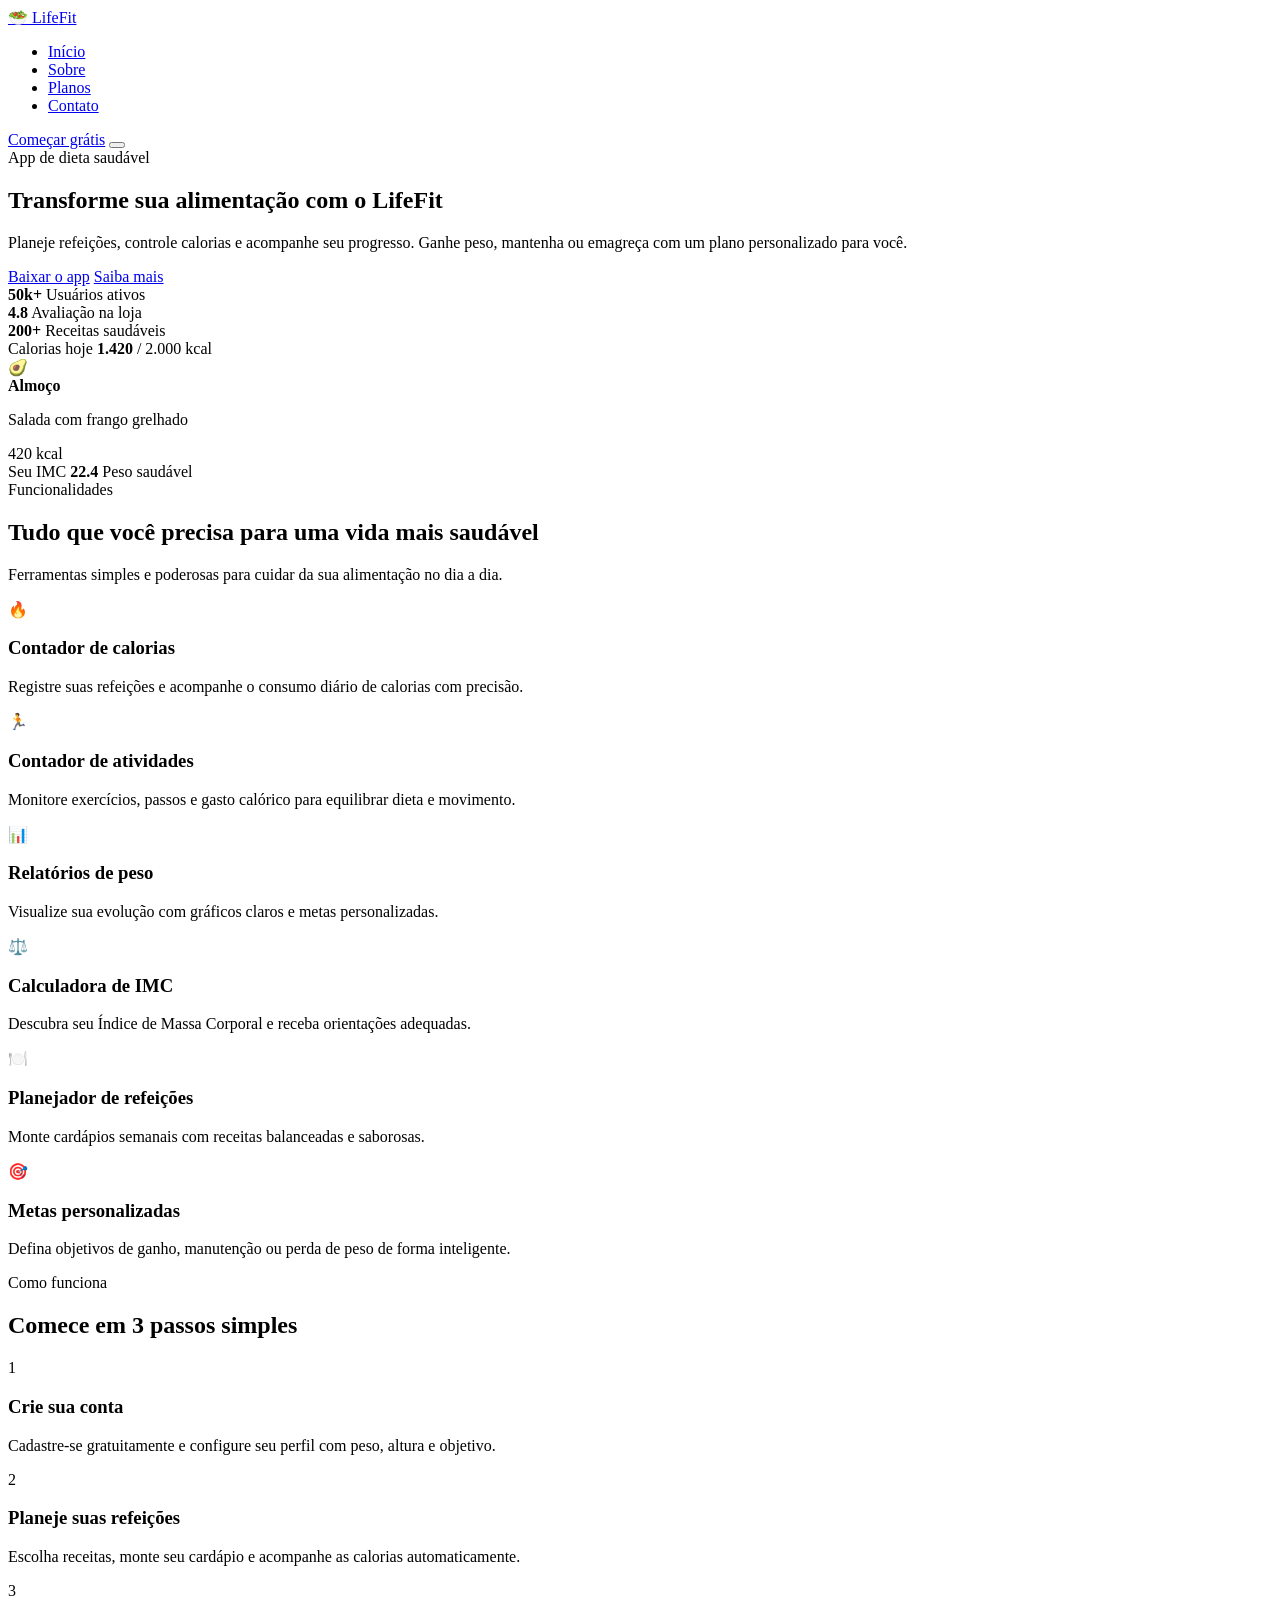
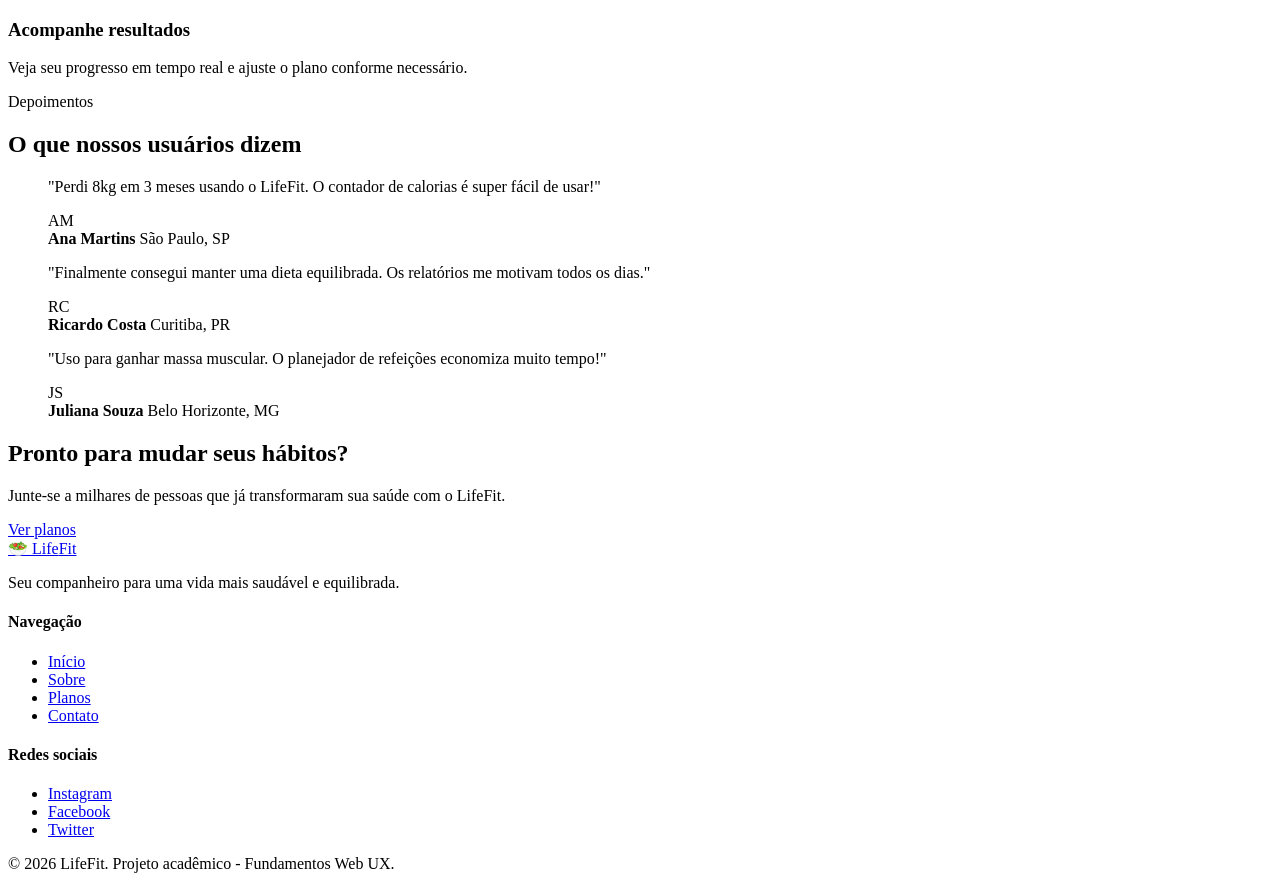
==== index.html @ 34f350f0 "feat: adiciona paginas HTML do site LifeFit" ====
<!DOCTYPE html>
<html lang="pt-BR">
<head>
  <meta charset="UTF-8">
  <meta name="viewport" content="width=device-width, initial-scale=1.0">
  <meta name="description" content="LifeFit - Planejador de dieta saudável. Controle calorias, acompanhe atividades e alcance seus objetivos.">
  <title>LifeFit | Sua saúde em primeiro lugar</title>
  <link rel="preconnect" href="https://fonts.googleapis.com">
  <link rel="preconnect" href="https://fonts.gstatic.com" crossorigin>
  <link href="https://fonts.googleapis.com/css2?family=Inter:wght@400;500;600;700&family=Poppins:wght@600;700&display=swap" rel="stylesheet">
  <link rel="stylesheet" href="css/reset.css">
  <link rel="stylesheet" href="css/variables.css">
  <link rel="stylesheet" href="css/style.css">
  <link rel="stylesheet" href="css/responsive.css">
</head>
<body>

  <!-- Cabeçalho -->
  <header class="header" id="header">
    <div class="container header__container">
      <a href="index.html" class="logo">
        <span class="logo__icon">🥗</span>
        <span class="logo__text">Life<span class="logo__highlight">Fit</span></span>
      </a>

      <nav class="nav" id="nav">
        <ul class="nav__list">
          <li><a href="index.html" class="nav__link nav__link--active">Início</a></li>
          <li><a href="pages/sobre.html" class="nav__link">Sobre</a></li>
          <li><a href="pages/planos.html" class="nav__link">Planos</a></li>
          <li><a href="pages/contato.html" class="nav__link">Contato</a></li>
        </ul>
      </nav>

      <a href="pages/planos.html" class="btn btn--primary header__cta">Começar grátis</a>

      <button class="menu-toggle" id="menuToggle" aria-label="Abrir menu" aria-expanded="false">
        <span class="menu-toggle__bar"></span>
        <span class="menu-toggle__bar"></span>
        <span class="menu-toggle__bar"></span>
      </button>
    </div>
  </header>

  <main>
    <!-- Hero -->
    <section class="hero">
      <div class="container hero__container">
        <div class="hero__content">
          <span class="badge">App de dieta saudável</span>
          <h1 class="hero__title">Transforme sua alimentação com o <span class="text-gradient">LifeFit</span></h1>
          <p class="hero__text">
            Planeje refeições, controle calorias e acompanhe seu progresso.
            Ganhe peso, mantenha ou emagreça com um plano personalizado para você.
          </p>
          <div class="hero__actions">
            <a href="pages/planos.html" class="btn btn--primary btn--lg">Baixar o app</a>
            <a href="pages/sobre.html" class="btn btn--outline btn--lg">Saiba mais</a>
          </div>
          <div class="hero__stats">
            <div class="stat">
              <strong class="stat__number">50k+</strong>
              <span class="stat__label">Usuários ativos</span>
            </div>
            <div class="stat">
              <strong class="stat__number">4.8</strong>
              <span class="stat__label">Avaliação na loja</span>
            </div>
            <div class="stat">
              <strong class="stat__number">200+</strong>
              <span class="stat__label">Receitas saudáveis</span>
            </div>
          </div>
        </div>
        <div class="hero__image">
          <div class="phone-mockup">
            <div class="phone-mockup__screen">
              <div class="mockup-card mockup-card--calories">
                <span class="mockup-card__label">Calorias hoje</span>
                <strong class="mockup-card__value">1.420</strong>
                <span class="mockup-card__goal">/ 2.000 kcal</span>
                <div class="progress-bar">
                  <div class="progress-bar__fill" style="width: 71%"></div>
                </div>
              </div>
              <div class="mockup-card mockup-card--meal">
                <span class="mockup-card__emoji">🥑</span>
                <div>
                  <strong>Almoço</strong>
                  <p>Salada com frango grelhado</p>
                </div>
                <span class="mockup-card__kcal">420 kcal</span>
              </div>
              <div class="mockup-card mockup-card--bmi">
                <span class="mockup-card__label">Seu IMC</span>
                <strong class="mockup-card__value">22.4</strong>
                <span class="mockup-card__status">Peso saudável</span>
              </div>
            </div>
          </div>
        </div>
      </div>
    </section>

    <!-- Funcionalidades -->
    <section class="features section" id="funcionalidades">
      <div class="container">
        <div class="section__header">
          <span class="badge">Funcionalidades</span>
          <h2 class="section__title">Tudo que você precisa para uma vida mais saudável</h2>
          <p class="section__text">Ferramentas simples e poderosas para cuidar da sua alimentação no dia a dia.</p>
        </div>
        <div class="features__grid">
          <article class="feature-card">
            <div class="feature-card__icon">🔥</div>
            <h3 class="feature-card__title">Contador de calorias</h3>
            <p class="feature-card__text">Registre suas refeições e acompanhe o consumo diário de calorias com precisão.</p>
          </article>
          <article class="feature-card">
            <div class="feature-card__icon">🏃</div>
            <h3 class="feature-card__title">Contador de atividades</h3>
            <p class="feature-card__text">Monitore exercícios, passos e gasto calórico para equilibrar dieta e movimento.</p>
          </article>
          <article class="feature-card">
            <div class="feature-card__icon">📊</div>
            <h3 class="feature-card__title">Relatórios de peso</h3>
            <p class="feature-card__text">Visualize sua evolução com gráficos claros e metas personalizadas.</p>
          </article>
          <article class="feature-card">
            <div class="feature-card__icon">⚖️</div>
            <h3 class="feature-card__title">Calculadora de IMC</h3>
            <p class="feature-card__text">Descubra seu Índice de Massa Corporal e receba orientações adequadas.</p>
          </article>
          <article class="feature-card">
            <div class="feature-card__icon">🍽️</div>
            <h3 class="feature-card__title">Planejador de refeições</h3>
            <p class="feature-card__text">Monte cardápios semanais com receitas balanceadas e saborosas.</p>
          </article>
          <article class="feature-card">
            <div class="feature-card__icon">🎯</div>
            <h3 class="feature-card__title">Metas personalizadas</h3>
            <p class="feature-card__text">Defina objetivos de ganho, manutenção ou perda de peso de forma inteligente.</p>
          </article>
        </div>
      </div>
    </section>

    <!-- Como funciona -->
    <section class="how-it-works section section--gray">
      <div class="container">
        <div class="section__header">
          <span class="badge">Como funciona</span>
          <h2 class="section__title">Comece em 3 passos simples</h2>
        </div>
        <div class="steps">
          <div class="step">
            <div class="step__number">1</div>
            <h3 class="step__title">Crie sua conta</h3>
            <p class="step__text">Cadastre-se gratuitamente e configure seu perfil com peso, altura e objetivo.</p>
          </div>
          <div class="step">
            <div class="step__number">2</div>
            <h3 class="step__title">Planeje suas refeições</h3>
            <p class="step__text">Escolha receitas, monte seu cardápio e acompanhe as calorias automaticamente.</p>
          </div>
          <div class="step">
            <div class="step__number">3</div>
            <h3 class="step__title">Acompanhe resultados</h3>
            <p class="step__text">Veja seu progresso em tempo real e ajuste o plano conforme necessário.</p>
          </div>
        </div>
      </div>
    </section>

    <!-- Depoimentos -->
    <section class="testimonials section">
      <div class="container">
        <div class="section__header">
          <span class="badge">Depoimentos</span>
          <h2 class="section__title">O que nossos usuários dizem</h2>
        </div>
        <div class="testimonials__grid">
          <blockquote class="testimonial-card">
            <p class="testimonial-card__text">"Perdi 8kg em 3 meses usando o LifeFit. O contador de calorias é super fácil de usar!"</p>
            <footer class="testimonial-card__author">
              <div class="testimonial-card__avatar">AM</div>
              <div>
                <strong>Ana Martins</strong>
                <span>São Paulo, SP</span>
              </div>
            </footer>
          </blockquote>
          <blockquote class="testimonial-card">
            <p class="testimonial-card__text">"Finalmente consegui manter uma dieta equilibrada. Os relatórios me motivam todos os dias."</p>
            <footer class="testimonial-card__author">
              <div class="testimonial-card__avatar">RC</div>
              <div>
                <strong>Ricardo Costa</strong>
                <span>Curitiba, PR</span>
              </div>
            </footer>
          </blockquote>
          <blockquote class="testimonial-card">
            <p class="testimonial-card__text">"Uso para ganhar massa muscular. O planejador de refeições economiza muito tempo!"</p>
            <footer class="testimonial-card__author">
              <div class="testimonial-card__avatar">JS</div>
              <div>
                <strong>Juliana Souza</strong>
                <span>Belo Horizonte, MG</span>
              </div>
            </footer>
          </blockquote>
        </div>
      </div>
    </section>

    <!-- CTA final -->
    <section class="cta-banner">
      <div class="container cta-banner__container">
        <h2 class="cta-banner__title">Pronto para mudar seus hábitos?</h2>
        <p class="cta-banner__text">Junte-se a milhares de pessoas que já transformaram sua saúde com o LifeFit.</p>
        <a href="pages/planos.html" class="btn btn--white btn--lg">Ver planos</a>
      </div>
    </section>
  </main>

  <!-- Rodapé -->
  <footer class="footer">
    <div class="container footer__container">
      <div class="footer__brand">
        <a href="index.html" class="logo">
          <span class="logo__icon">🥗</span>
          <span class="logo__text">Life<span class="logo__highlight">Fit</span></span>
        </a>
        <p class="footer__desc">Seu companheiro para uma vida mais saudável e equilibrada.</p>
      </div>
      <div class="footer__links">
        <h4>Navegação</h4>
        <ul>
          <li><a href="index.html">Início</a></li>
          <li><a href="pages/sobre.html">Sobre</a></li>
          <li><a href="pages/planos.html">Planos</a></li>
          <li><a href="pages/contato.html">Contato</a></li>
        </ul>
      </div>
      <div class="footer__links">
        <h4>Redes sociais</h4>
        <ul>
          <li><a href="#" aria-label="Instagram">Instagram</a></li>
          <li><a href="#" aria-label="Facebook">Facebook</a></li>
          <li><a href="#" aria-label="Twitter">Twitter</a></li>
        </ul>
      </div>
    </div>
    <div class="footer__bottom">
      <div class="container">
        <p>&copy; 2026 LifeFit. Projeto acadêmico - Fundamentos Web UX.</p>
      </div>
    </div>
  </footer>

  <script src="js/main.js"></script>
</body>
</html>
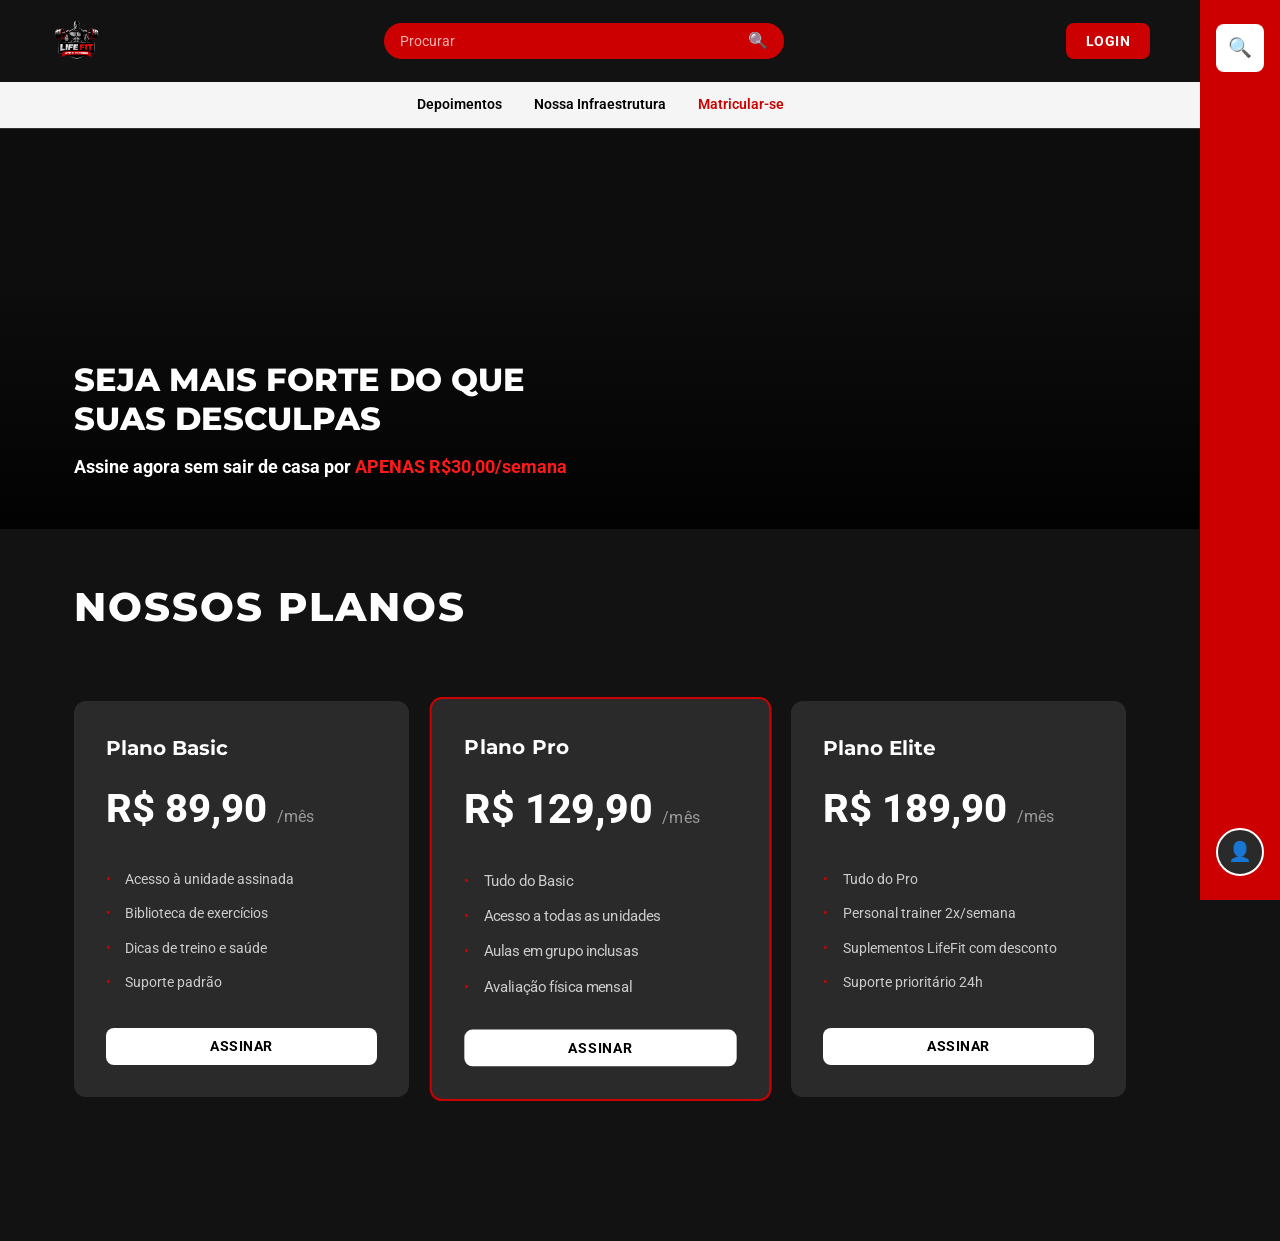
==== commit d3564101: "feat: refatora site LifeFit conforme Figma da academia" ====
--- a/index.html
+++ b/index.html
@@ -3,261 +3,126 @@
 <head>
   <meta charset="UTF-8">
   <meta name="viewport" content="width=device-width, initial-scale=1.0">
-  <meta name="description" content="LifeFit - Planejador de dieta saudável. Controle calorias, acompanhe atividades e alcance seus objetivos.">
-  <title>LifeFit | Sua saúde em primeiro lugar</title>
+  <meta name="description" content="LifeFit Gym & Training - Academia com planos Basic, Pro e Elite.">
+  <title>LifeFit | Gym & Training</title>
   <link rel="preconnect" href="https://fonts.googleapis.com">
   <link rel="preconnect" href="https://fonts.gstatic.com" crossorigin>
-  <link href="https://fonts.googleapis.com/css2?family=Inter:wght@400;500;600;700&family=Poppins:wght@600;700&display=swap" rel="stylesheet">
+  <link href="https://fonts.googleapis.com/css2?family=Montserrat:wght@600;700;800&family=Roboto:wght@400;500;700&display=swap" rel="stylesheet">
   <link rel="stylesheet" href="css/reset.css">
   <link rel="stylesheet" href="css/variables.css">
   <link rel="stylesheet" href="css/style.css">
   <link rel="stylesheet" href="css/responsive.css">
 </head>
-<body>
+<body class="has-bottom-nav">
 
-  <!-- Cabeçalho -->
-  <header class="header" id="header">
-    <div class="container header__container">
-      <a href="index.html" class="logo">
-        <span class="logo__icon">🥗</span>
-        <span class="logo__text">Life<span class="logo__highlight">Fit</span></span>
-      </a>
+  <div class="app-layout">
+    <div class="app-main">
 
-      <nav class="nav" id="nav">
-        <ul class="nav__list">
-          <li><a href="index.html" class="nav__link nav__link--active">Início</a></li>
-          <li><a href="pages/sobre.html" class="nav__link">Sobre</a></li>
-          <li><a href="pages/planos.html" class="nav__link">Planos</a></li>
-          <li><a href="pages/contato.html" class="nav__link">Contato</a></li>
+      <!-- Header -->
+      <header class="header">
+        <div class="header__top">
+          <a href="index.html" class="logo">
+            <img src="assets/images/logo.png" alt="LifeFit Gym & Training">
+          </a>
+          <div class="header__search">
+            <input type="search" placeholder="Procurar">
+            <span class="header__search-icon">🔍</span>
+          </div>
+          <a href="pages/login.html" class="btn btn--red">Login</a>
+          <button class="menu-toggle" id="menuToggle" aria-label="Abrir menu">
+            <span class="menu-toggle__bar"></span>
+            <span class="menu-toggle__bar"></span>
+            <span class="menu-toggle__bar"></span>
+          </button>
+        </div>
+        <nav class="subnav" id="subnav">
+          <a href="pages/depoimentos.html" class="subnav__link">Depoimentos</a>
+          <a href="pages/infraestrutura.html" class="subnav__link">Nossa Infraestrutura</a>
+          <a href="pages/planos.html" class="subnav__link subnav__link--active">Matricular-se</a>
+        </nav>
+      </header>
+
+      <main>
+        <!-- Hero -->
+        <section class="hero">
+          <div class="hero__content">
+            <h1 class="hero__title">Seja mais forte do que suas desculpas</h1>
+            <p class="hero__cta">Assine agora sem sair de casa por <strong>APENAS R$30,00/semana</strong></p>
+          </div>
+        </section>
+
+        <!-- Planos na home -->
+        <section class="page-section container">
+          <h2 class="page-title">Nossos Planos</h2>
+          <div class="plans-grid">
+            <article class="plan-card">
+              <h3 class="plan-card__name">Plano Basic</h3>
+              <p class="plan-card__price">R$ 89,90 <span>/mês</span></p>
+              <ul class="plan-card__features">
+                <li>Acesso à unidade assinada</li>
+                <li>Biblioteca de exercícios</li>
+                <li>Dicas de treino e saúde</li>
+                <li>Suporte padrão</li>
+              </ul>
+              <a href="pages/planos.html#basic" class="btn btn--white btn--block">Assinar</a>
+            </article>
+            <article class="plan-card plan-card--featured">
+              <h3 class="plan-card__name">Plano Pro</h3>
+              <p class="plan-card__price">R$ 129,90 <span>/mês</span></p>
+              <ul class="plan-card__features">
+                <li>Tudo do Basic</li>
+                <li>Acesso a todas as unidades</li>
+                <li>Aulas em grupo inclusas</li>
+                <li>Avaliação física mensal</li>
+              </ul>
+              <a href="pages/planos.html#pro" class="btn btn--white btn--block">Assinar</a>
+            </article>
+            <article class="plan-card">
+              <h3 class="plan-card__name">Plano Elite</h3>
+              <p class="plan-card__price">R$ 189,90 <span>/mês</span></p>
+              <ul class="plan-card__features">
+                <li>Tudo do Pro</li>
+                <li>Personal trainer 2x/semana</li>
+                <li>Suplementos LifeFit com desconto</li>
+                <li>Suporte prioritário 24h</li>
+              </ul>
+              <a href="pages/planos.html#elite" class="btn btn--white btn--block">Assinar</a>
+            </article>
+          </div>
+        </section>
+      </main>
+
+      <!-- Bottom Nav (mobile) -->
+      <nav class="bottom-nav" aria-label="Navegação principal">
+        <ul class="bottom-nav__list">
+          <li>
+            <a href="pages/perfil.html" class="bottom-nav__link">
+              <span class="bottom-nav__icon">👤</span>
+              Perfil
+            </a>
+          </li>
+          <li>
+            <a href="index.html" class="bottom-nav__link bottom-nav__link--active">
+              <span class="bottom-nav__icon">🏠</span>
+              Início
+            </a>
+          </li>
+          <li>
+            <a href="pages/configuracoes.html" class="bottom-nav__link">
+              <span class="bottom-nav__icon">⚙️</span>
+              Config
+            </a>
+          </li>
         </ul>
       </nav>
+    </div>
 
-      <a href="pages/planos.html" class="btn btn--primary header__cta">Começar grátis</a>
-
-      <button class="menu-toggle" id="menuToggle" aria-label="Abrir menu" aria-expanded="false">
-        <span class="menu-toggle__bar"></span>
-        <span class="menu-toggle__bar"></span>
-        <span class="menu-toggle__bar"></span>
-      </button>
-    </div>
-  </header>
-
-  <main>
-    <!-- Hero -->
-    <section class="hero">
-      <div class="container hero__container">
-        <div class="hero__content">
-          <span class="badge">App de dieta saudável</span>
-          <h1 class="hero__title">Transforme sua alimentação com o <span class="text-gradient">LifeFit</span></h1>
-          <p class="hero__text">
-            Planeje refeições, controle calorias e acompanhe seu progresso.
-            Ganhe peso, mantenha ou emagreça com um plano personalizado para você.
-          </p>
-          <div class="hero__actions">
-            <a href="pages/planos.html" class="btn btn--primary btn--lg">Baixar o app</a>
-            <a href="pages/sobre.html" class="btn btn--outline btn--lg">Saiba mais</a>
-          </div>
-          <div class="hero__stats">
-            <div class="stat">
-              <strong class="stat__number">50k+</strong>
-              <span class="stat__label">Usuários ativos</span>
-            </div>
-            <div class="stat">
-              <strong class="stat__number">4.8</strong>
-              <span class="stat__label">Avaliação na loja</span>
-            </div>
-            <div class="stat">
-              <strong class="stat__number">200+</strong>
-              <span class="stat__label">Receitas saudáveis</span>
-            </div>
-          </div>
-        </div>
-        <div class="hero__image">
-          <div class="phone-mockup">
-            <div class="phone-mockup__screen">
-              <div class="mockup-card mockup-card--calories">
-                <span class="mockup-card__label">Calorias hoje</span>
-                <strong class="mockup-card__value">1.420</strong>
-                <span class="mockup-card__goal">/ 2.000 kcal</span>
-                <div class="progress-bar">
-                  <div class="progress-bar__fill" style="width: 71%"></div>
-                </div>
-              </div>
-              <div class="mockup-card mockup-card--meal">
-                <span class="mockup-card__emoji">🥑</span>
-                <div>
-                  <strong>Almoço</strong>
-                  <p>Salada com frango grelhado</p>
-                </div>
-                <span class="mockup-card__kcal">420 kcal</span>
-              </div>
-              <div class="mockup-card mockup-card--bmi">
-                <span class="mockup-card__label">Seu IMC</span>
-                <strong class="mockup-card__value">22.4</strong>
-                <span class="mockup-card__status">Peso saudável</span>
-              </div>
-            </div>
-          </div>
-        </div>
-      </div>
-    </section>
-
-    <!-- Funcionalidades -->
-    <section class="features section" id="funcionalidades">
-      <div class="container">
-        <div class="section__header">
-          <span class="badge">Funcionalidades</span>
-          <h2 class="section__title">Tudo que você precisa para uma vida mais saudável</h2>
-          <p class="section__text">Ferramentas simples e poderosas para cuidar da sua alimentação no dia a dia.</p>
-        </div>
-        <div class="features__grid">
-          <article class="feature-card">
-            <div class="feature-card__icon">🔥</div>
-            <h3 class="feature-card__title">Contador de calorias</h3>
-            <p class="feature-card__text">Registre suas refeições e acompanhe o consumo diário de calorias com precisão.</p>
-          </article>
-          <article class="feature-card">
-            <div class="feature-card__icon">🏃</div>
-            <h3 class="feature-card__title">Contador de atividades</h3>
-            <p class="feature-card__text">Monitore exercícios, passos e gasto calórico para equilibrar dieta e movimento.</p>
-          </article>
-          <article class="feature-card">
-            <div class="feature-card__icon">📊</div>
-            <h3 class="feature-card__title">Relatórios de peso</h3>
-            <p class="feature-card__text">Visualize sua evolução com gráficos claros e metas personalizadas.</p>
-          </article>
-          <article class="feature-card">
-            <div class="feature-card__icon">⚖️</div>
-            <h3 class="feature-card__title">Calculadora de IMC</h3>
-            <p class="feature-card__text">Descubra seu Índice de Massa Corporal e receba orientações adequadas.</p>
-          </article>
-          <article class="feature-card">
-            <div class="feature-card__icon">🍽️</div>
-            <h3 class="feature-card__title">Planejador de refeições</h3>
-            <p class="feature-card__text">Monte cardápios semanais com receitas balanceadas e saborosas.</p>
-          </article>
-          <article class="feature-card">
-            <div class="feature-card__icon">🎯</div>
-            <h3 class="feature-card__title">Metas personalizadas</h3>
-            <p class="feature-card__text">Defina objetivos de ganho, manutenção ou perda de peso de forma inteligente.</p>
-          </article>
-        </div>
-      </div>
-    </section>
-
-    <!-- Como funciona -->
-    <section class="how-it-works section section--gray">
-      <div class="container">
-        <div class="section__header">
-          <span class="badge">Como funciona</span>
-          <h2 class="section__title">Comece em 3 passos simples</h2>
-        </div>
-        <div class="steps">
-          <div class="step">
-            <div class="step__number">1</div>
-            <h3 class="step__title">Crie sua conta</h3>
-            <p class="step__text">Cadastre-se gratuitamente e configure seu perfil com peso, altura e objetivo.</p>
-          </div>
-          <div class="step">
-            <div class="step__number">2</div>
-            <h3 class="step__title">Planeje suas refeições</h3>
-            <p class="step__text">Escolha receitas, monte seu cardápio e acompanhe as calorias automaticamente.</p>
-          </div>
-          <div class="step">
-            <div class="step__number">3</div>
-            <h3 class="step__title">Acompanhe resultados</h3>
-            <p class="step__text">Veja seu progresso em tempo real e ajuste o plano conforme necessário.</p>
-          </div>
-        </div>
-      </div>
-    </section>
-
-    <!-- Depoimentos -->
-    <section class="testimonials section">
-      <div class="container">
-        <div class="section__header">
-          <span class="badge">Depoimentos</span>
-          <h2 class="section__title">O que nossos usuários dizem</h2>
-        </div>
-        <div class="testimonials__grid">
-          <blockquote class="testimonial-card">
-            <p class="testimonial-card__text">"Perdi 8kg em 3 meses usando o LifeFit. O contador de calorias é super fácil de usar!"</p>
-            <footer class="testimonial-card__author">
-              <div class="testimonial-card__avatar">AM</div>
-              <div>
-                <strong>Ana Martins</strong>
-                <span>São Paulo, SP</span>
-              </div>
-            </footer>
-          </blockquote>
-          <blockquote class="testimonial-card">
-            <p class="testimonial-card__text">"Finalmente consegui manter uma dieta equilibrada. Os relatórios me motivam todos os dias."</p>
-            <footer class="testimonial-card__author">
-              <div class="testimonial-card__avatar">RC</div>
-              <div>
-                <strong>Ricardo Costa</strong>
-                <span>Curitiba, PR</span>
-              </div>
-            </footer>
-          </blockquote>
-          <blockquote class="testimonial-card">
-            <p class="testimonial-card__text">"Uso para ganhar massa muscular. O planejador de refeições economiza muito tempo!"</p>
-            <footer class="testimonial-card__author">
-              <div class="testimonial-card__avatar">JS</div>
-              <div>
-                <strong>Juliana Souza</strong>
-                <span>Belo Horizonte, MG</span>
-              </div>
-            </footer>
-          </blockquote>
-        </div>
-      </div>
-    </section>
-
-    <!-- CTA final -->
-    <section class="cta-banner">
-      <div class="container cta-banner__container">
-        <h2 class="cta-banner__title">Pronto para mudar seus hábitos?</h2>
-        <p class="cta-banner__text">Junte-se a milhares de pessoas que já transformaram sua saúde com o LifeFit.</p>
-        <a href="pages/planos.html" class="btn btn--white btn--lg">Ver planos</a>
-      </div>
-    </section>
-  </main>
-
-  <!-- Rodapé -->
-  <footer class="footer">
-    <div class="container footer__container">
-      <div class="footer__brand">
-        <a href="index.html" class="logo">
-          <span class="logo__icon">🥗</span>
-          <span class="logo__text">Life<span class="logo__highlight">Fit</span></span>
-        </a>
-        <p class="footer__desc">Seu companheiro para uma vida mais saudável e equilibrada.</p>
-      </div>
-      <div class="footer__links">
-        <h4>Navegação</h4>
-        <ul>
-          <li><a href="index.html">Início</a></li>
-          <li><a href="pages/sobre.html">Sobre</a></li>
-          <li><a href="pages/planos.html">Planos</a></li>
-          <li><a href="pages/contato.html">Contato</a></li>
-        </ul>
-      </div>
-      <div class="footer__links">
-        <h4>Redes sociais</h4>
-        <ul>
-          <li><a href="#" aria-label="Instagram">Instagram</a></li>
-          <li><a href="#" aria-label="Facebook">Facebook</a></li>
-          <li><a href="#" aria-label="Twitter">Twitter</a></li>
-        </ul>
-      </div>
-    </div>
-    <div class="footer__bottom">
-      <div class="container">
-        <p>&copy; 2026 LifeFit. Projeto acadêmico - Fundamentos Web UX.</p>
-      </div>
-    </div>
-  </footer>
+    <!-- Sidebar vermelha (desktop) -->
+    <aside class="sidebar">
+      <div class="sidebar__search" title="Buscar">🔍</div>
+      <a href="pages/perfil.html" class="sidebar__avatar" title="Meu perfil">👤</a>
+    </aside>
+  </div>
 
   <script src="js/main.js"></script>
 </body>
--- a/css/variables.css
+++ b/css/variables.css
@@ -0,0 +1,43 @@
+/* Variáveis do LifeFit Gym - baseado no Figma */
+:root {
+  /* Cores principais */
+  --color-red: #cc0000;
+  --color-red-dark: #a30000;
+  --color-red-light: #ff1a1a;
+
+  /* Fundos */
+  --color-bg-dark: #121212;
+  --color-bg-card: #2a2a2a;
+  --color-bg-input: #ffffff;
+  --color-bg-nav: #f5f5f5;
+
+  /* Texto */
+  --color-white: #ffffff;
+  --color-black: #000000;
+  --color-gray: #999999;
+  --color-gray-light: #cccccc;
+
+  /* Tipografia */
+  --font-main: 'Roboto', sans-serif;
+  --font-title: 'Montserrat', sans-serif;
+
+  /* Espaçamentos */
+  --space-xs: 0.5rem;
+  --space-sm: 1rem;
+  --space-md: 1.5rem;
+  --space-lg: 2rem;
+  --space-xl: 3rem;
+
+  /* Bordas */
+  --radius-sm: 8px;
+  --radius-md: 12px;
+  --radius-lg: 20px;
+  --radius-full: 9999px;
+
+  /* Layout */
+  --sidebar-width: 80px;
+  --header-height: 60px;
+  --subnav-height: 44px;
+  --bottom-nav-height: 64px;
+  --container-width: 1100px;
+}
--- a/css/style.css
+++ b/css/style.css
@@ -0,0 +1,820 @@
+/* Estilos principais - LifeFit Gym & Training */
+
+body {
+  font-family: var(--font-main);
+  font-size: 1rem;
+  line-height: 1.5;
+  color: var(--color-white);
+  background-color: var(--color-bg-dark);
+  min-height: 100vh;
+}
+
+body.has-bottom-nav {
+  padding-bottom: var(--bottom-nav-height);
+}
+
+/* Layout com sidebar vermelha (desktop) */
+.app-layout {
+  display: flex;
+  min-height: 100vh;
+}
+
+.app-main {
+  flex: 1;
+  min-width: 0;
+}
+
+.sidebar {
+  display: none;
+  width: var(--sidebar-width);
+  background: var(--color-red);
+  flex-direction: column;
+  align-items: center;
+  justify-content: space-between;
+  padding: var(--space-md) 0;
+  position: fixed;
+  right: 0;
+  top: 0;
+  bottom: 0;
+  z-index: 100;
+}
+
+.sidebar__search {
+  width: 48px;
+  height: 48px;
+  background: var(--color-white);
+  border-radius: var(--radius-sm);
+  display: flex;
+  align-items: center;
+  justify-content: center;
+  font-size: 1.2rem;
+}
+
+.sidebar__avatar {
+  width: 48px;
+  height: 48px;
+  border-radius: 50%;
+  background: var(--color-bg-card);
+  border: 2px solid var(--color-white);
+  display: flex;
+  align-items: center;
+  justify-content: center;
+  font-size: 1.2rem;
+}
+
+.container {
+  max-width: var(--container-width);
+  margin: 0 auto;
+  padding: 0 var(--space-md);
+}
+
+/* Header */
+.header {
+  background: var(--color-bg-dark);
+  border-bottom: 1px solid #333;
+}
+
+.header__top {
+  display: flex;
+  align-items: center;
+  gap: var(--space-sm);
+  padding: var(--space-sm) var(--space-md);
+  max-width: calc(var(--container-width) + var(--space-md) * 2);
+  margin: 0 auto;
+}
+
+.logo img {
+  height: 50px;
+  width: auto;
+}
+
+.header__search {
+  flex: 1;
+  max-width: 400px;
+  margin: 0 auto;
+  position: relative;
+}
+
+.header__search input {
+  width: 100%;
+  padding: 0.6rem 2.5rem 0.6rem 1rem;
+  background: var(--color-red);
+  border: none;
+  border-radius: var(--radius-full);
+  color: var(--color-white);
+  font-size: 0.9rem;
+}
+
+.header__search input::placeholder {
+  color: rgba(255, 255, 255, 0.7);
+}
+
+.header__search-icon {
+  position: absolute;
+  right: 1rem;
+  top: 50%;
+  transform: translateY(-50%);
+  color: var(--color-white);
+}
+
+.btn {
+  display: inline-flex;
+  align-items: center;
+  justify-content: center;
+  padding: 0.5rem 1.25rem;
+  font-weight: 700;
+  font-size: 0.85rem;
+  border-radius: var(--radius-sm);
+  transition: all 0.2s;
+  text-transform: uppercase;
+  letter-spacing: 0.5px;
+}
+
+.btn--red {
+  background: var(--color-red);
+  color: var(--color-white);
+}
+
+.btn--red:hover {
+  background: var(--color-red-dark);
+}
+
+.btn--white {
+  background: var(--color-white);
+  color: var(--color-black);
+}
+
+.btn--white:hover {
+  background: var(--color-gray-light);
+}
+
+.btn--outline {
+  border: 2px solid var(--color-white);
+  color: var(--color-white);
+  background: transparent;
+}
+
+.btn--block {
+  width: 100%;
+}
+
+.btn--lg {
+  padding: 0.85rem 2rem;
+  font-size: 1rem;
+}
+
+/* Sub-navegação */
+.subnav {
+  background: var(--color-bg-nav);
+  display: flex;
+  justify-content: center;
+  gap: var(--space-lg);
+  padding: 0.75rem var(--space-md);
+}
+
+.subnav__link {
+  color: var(--color-black);
+  font-weight: 600;
+  font-size: 0.9rem;
+  transition: color 0.2s;
+}
+
+.subnav__link:hover,
+.subnav__link--active {
+  color: var(--color-red);
+}
+
+/* Hero */
+.hero {
+  position: relative;
+  min-height: 400px;
+  display: flex;
+  align-items: flex-end;
+  background: linear-gradient(to top, rgba(0,0,0,0.9) 0%, rgba(0,0,0,0.3) 60%),
+    url('https://images.unsplash.com/photo-1534438327276-14e5300c3a48?w=1200&q=80') center/cover no-repeat;
+}
+
+.hero__content {
+  padding: var(--space-xl) var(--space-md);
+  max-width: var(--container-width);
+  margin: 0 auto;
+  width: 100%;
+}
+
+.hero__title {
+  font-family: var(--font-title);
+  font-size: 2rem;
+  font-weight: 800;
+  text-transform: uppercase;
+  line-height: 1.2;
+  margin-bottom: var(--space-sm);
+  max-width: 500px;
+}
+
+.hero__cta {
+  font-size: 1.1rem;
+  font-weight: 700;
+  color: var(--color-white);
+}
+
+.hero__cta strong {
+  color: var(--color-red-light);
+}
+
+/* Seções de página interna */
+.page-section {
+  padding: var(--space-xl) var(--space-md);
+}
+
+.page-title {
+  font-family: var(--font-title);
+  font-size: 2.5rem;
+  font-weight: 800;
+  text-transform: uppercase;
+  margin-bottom: var(--space-lg);
+  letter-spacing: 2px;
+}
+
+/* Cards de planos */
+.plans-grid {
+  display: grid;
+  grid-template-columns: repeat(3, 1fr);
+  gap: var(--space-md);
+  padding: var(--space-lg) 0;
+}
+
+.plan-card {
+  background: var(--color-bg-card);
+  border-radius: var(--radius-md);
+  padding: var(--space-lg);
+  display: flex;
+  flex-direction: column;
+}
+
+.plan-card__name {
+  font-family: var(--font-title);
+  font-size: 1.25rem;
+  font-weight: 700;
+  margin-bottom: var(--space-sm);
+}
+
+.plan-card__price {
+  font-size: 2.5rem;
+  font-weight: 800;
+  margin-bottom: var(--space-md);
+}
+
+.plan-card__price span {
+  font-size: 1rem;
+  font-weight: 400;
+  color: var(--color-gray);
+}
+
+.plan-card__features {
+  flex: 1;
+  margin-bottom: var(--space-md);
+}
+
+.plan-card__features li {
+  padding: 0.4rem 0;
+  padding-left: 1.2rem;
+  position: relative;
+  font-size: 0.9rem;
+  color: var(--color-gray-light);
+}
+
+.plan-card__features li::before {
+  content: '•';
+  position: absolute;
+  left: 0;
+  color: var(--color-red);
+}
+
+.plan-card--featured {
+  border: 2px solid var(--color-red);
+  transform: scale(1.02);
+}
+
+/* Infraestrutura - grid de fotos */
+.infra-grid {
+  display: grid;
+  grid-template-columns: repeat(2, 1fr);
+  gap: var(--space-sm);
+}
+
+.infra-grid__item {
+  aspect-ratio: 4/3;
+  border-radius: var(--radius-sm);
+  overflow: hidden;
+  background: var(--color-bg-card);
+}
+
+.infra-grid__item img {
+  width: 100%;
+  height: 100%;
+  object-fit: cover;
+}
+
+/* Depoimentos */
+.testimonial {
+  display: grid;
+  grid-template-columns: 1fr 1fr;
+  gap: var(--space-lg);
+  align-items: center;
+}
+
+.testimonial__photos {
+  display: grid;
+  grid-template-columns: 1fr 1fr;
+  gap: var(--space-sm);
+}
+
+.testimonial__photos img {
+  width: 100%;
+  border-radius: var(--radius-sm);
+  aspect-ratio: 3/4;
+  object-fit: cover;
+}
+
+.testimonial__quote {
+  background: var(--color-bg-card);
+  padding: var(--space-lg);
+  border-radius: var(--radius-md);
+  border-left: 4px solid var(--color-red);
+  font-size: 1.1rem;
+  font-style: italic;
+  margin-bottom: var(--space-md);
+}
+
+.testimonial__author {
+  color: var(--color-gray);
+  font-size: 0.95rem;
+}
+
+/* Perfil */
+.profile-card {
+  background: var(--color-bg-card);
+  border-radius: var(--radius-md);
+  padding: var(--space-xl);
+  max-width: 500px;
+  position: relative;
+  overflow: hidden;
+}
+
+.profile-card::before {
+  content: '';
+  position: absolute;
+  right: -40px;
+  bottom: -40px;
+  width: 200px;
+  height: 200px;
+  background: url('https://images.unsplash.com/photo-1534438327276-14e5300c3a48?w=200&q=60') center/cover;
+  opacity: 0.1;
+  border-radius: 50%;
+}
+
+.profile-card__avatar {
+  width: 100px;
+  height: 100px;
+  border-radius: 50%;
+  background: var(--color-red);
+  display: flex;
+  align-items: center;
+  justify-content: center;
+  font-size: 2.5rem;
+  margin-bottom: var(--space-md);
+}
+
+.profile-card__info p {
+  margin-bottom: 0.5rem;
+  color: var(--color-gray-light);
+}
+
+.profile-card__info strong {
+  color: var(--color-white);
+}
+
+.profile-plan {
+  background: var(--color-white);
+  color: var(--color-black);
+  padding: var(--space-md);
+  border-radius: var(--radius-sm);
+  margin-top: var(--space-lg);
+}
+
+.profile-plan__label {
+  font-size: 0.85rem;
+  color: var(--color-gray);
+}
+
+.profile-plan__name {
+  font-weight: 700;
+  font-size: 1.1rem;
+}
+
+/* Configurações */
+.settings-list {
+  max-width: 500px;
+}
+
+.settings-item {
+  display: flex;
+  align-items: center;
+  justify-content: space-between;
+  background: var(--color-white);
+  color: var(--color-black);
+  padding: var(--space-md);
+  border-radius: var(--radius-md);
+  margin-bottom: var(--space-sm);
+  font-weight: 600;
+}
+
+/* Toggle switch */
+.toggle {
+  width: 50px;
+  height: 28px;
+  background: var(--color-gray-light);
+  border-radius: var(--radius-full);
+  position: relative;
+  cursor: pointer;
+  transition: background 0.3s;
+}
+
+.toggle--on {
+  background: #3b82f6;
+}
+
+.toggle__knob {
+  position: absolute;
+  top: 3px;
+  left: 3px;
+  width: 22px;
+  height: 22px;
+  background: var(--color-white);
+  border-radius: 50%;
+  transition: transform 0.3s;
+  box-shadow: 0 1px 3px rgba(0,0,0,0.2);
+}
+
+.toggle--on .toggle__knob {
+  transform: translateX(22px);
+}
+
+/* Login */
+.login-page {
+  min-height: 100vh;
+  display: flex;
+  align-items: center;
+  justify-content: center;
+  background: linear-gradient(rgba(0,0,0,0.7), rgba(0,0,0,0.7)),
+    url('https://images.unsplash.com/photo-1534438327276-14e5300c3a48?w=1200&q=80') center/cover no-repeat;
+  padding: var(--space-md);
+}
+
+.login-box {
+  width: 100%;
+  max-width: 380px;
+  text-align: center;
+}
+
+.login-box__logo {
+  margin-bottom: var(--space-xl);
+}
+
+.login-box__logo img {
+  max-width: 200px;
+  margin: 0 auto;
+}
+
+.login-form .form-group {
+  margin-bottom: var(--space-sm);
+  text-align: left;
+}
+
+.login-form label {
+  display: block;
+  font-size: 0.85rem;
+  margin-bottom: 0.3rem;
+  color: var(--color-gray-light);
+}
+
+.login-form input {
+  width: 100%;
+  padding: 0.85rem 1rem;
+  border: none;
+  border-radius: var(--radius-sm);
+  font-size: 1rem;
+}
+
+.login-form .btn--red {
+  width: 100%;
+  padding: 0.85rem;
+  margin-top: var(--space-sm);
+  font-size: 1rem;
+}
+
+.login-form__forgot {
+  display: block;
+  color: var(--color-red-light);
+  font-size: 0.85rem;
+  margin: var(--space-sm) 0 var(--space-md);
+}
+
+.login-divider {
+  border: none;
+  border-top: 1px solid #444;
+  margin: var(--space-md) 0;
+}
+
+.login-social .btn {
+  width: 100%;
+  margin-bottom: var(--space-sm);
+  color: var(--color-red);
+  font-weight: 600;
+}
+
+/* Sobre / Resumo */
+.about-box {
+  background: #e8e8e8;
+  color: var(--color-black);
+  border-radius: var(--radius-md);
+  padding: var(--space-xl);
+}
+
+.about-box__title {
+  display: inline-block;
+  background: var(--color-red);
+  color: var(--color-white);
+  padding: 0.5rem 1.5rem;
+  font-family: var(--font-title);
+  font-weight: 800;
+  font-size: 1.5rem;
+  margin-bottom: var(--space-md);
+}
+
+.about-grid {
+  display: grid;
+  grid-template-columns: 1fr 1fr;
+  gap: var(--space-md);
+  margin-top: var(--space-lg);
+}
+
+.about-feature {
+  background: var(--color-red);
+  color: var(--color-white);
+  padding: var(--space-md);
+  border-radius: var(--radius-sm);
+}
+
+.about-feature h3 {
+  font-weight: 800;
+  margin-bottom: var(--space-sm);
+  text-transform: uppercase;
+}
+
+.about-feature li {
+  list-style: disc;
+  margin-left: 1.2rem;
+  font-size: 0.9rem;
+  margin-bottom: 0.3rem;
+}
+
+.about-team {
+  background: var(--color-red);
+  color: var(--color-white);
+  padding: var(--space-md);
+  border-radius: var(--radius-sm);
+  margin-top: var(--space-md);
+  text-align: center;
+  font-weight: 700;
+}
+
+/* Contato */
+.contact-grid {
+  display: grid;
+  grid-template-columns: 1fr 1.5fr;
+  gap: var(--space-xl);
+}
+
+.contact-info__item {
+  display: flex;
+  gap: var(--space-sm);
+  margin-bottom: var(--space-md);
+  color: var(--color-gray-light);
+}
+
+.contact-form {
+  background: var(--color-bg-card);
+  padding: var(--space-lg);
+  border-radius: var(--radius-md);
+}
+
+.form-group {
+  margin-bottom: var(--space-md);
+}
+
+.form-group label {
+  display: block;
+  font-weight: 600;
+  margin-bottom: 0.4rem;
+  font-size: 0.9rem;
+}
+
+.form-group input,
+.form-group select,
+.form-group textarea {
+  width: 100%;
+  padding: 0.75rem 1rem;
+  border: 2px solid #444;
+  border-radius: var(--radius-sm);
+  background: var(--color-bg-dark);
+  color: var(--color-white);
+}
+
+.form-group input:focus,
+.form-group select:focus,
+.form-group textarea:focus {
+  outline: none;
+  border-color: var(--color-red);
+}
+
+.form-group input.error,
+.form-group select.error,
+.form-group textarea.error {
+  border-color: var(--color-red-light);
+}
+
+.form-error {
+  display: block;
+  color: var(--color-red-light);
+  font-size: 0.8rem;
+  margin-top: 0.25rem;
+}
+
+.form-success {
+  margin-top: var(--space-md);
+  padding: var(--space-sm);
+  background: rgba(204, 0, 0, 0.2);
+  border: 1px solid var(--color-red);
+  border-radius: var(--radius-sm);
+  text-align: center;
+}
+
+/* Modal */
+.modal-overlay {
+  display: none;
+  position: fixed;
+  inset: 0;
+  background: rgba(0, 0, 0, 0.7);
+  z-index: 2000;
+  align-items: center;
+  justify-content: center;
+  padding: var(--space-md);
+}
+
+.modal-overlay--open {
+  display: flex;
+}
+
+.modal {
+  background: var(--color-white);
+  color: var(--color-black);
+  padding: var(--space-xl);
+  border-radius: var(--radius-lg);
+  max-width: 400px;
+  width: 100%;
+  text-align: center;
+}
+
+.modal__title {
+  font-weight: 700;
+  margin-bottom: var(--space-lg);
+  font-size: 1.1rem;
+}
+
+.modal__actions {
+  display: flex;
+  gap: var(--space-sm);
+  justify-content: center;
+}
+
+.modal__btn--yes {
+  background: #22c55e;
+  color: white;
+  padding: 0.6rem 2rem;
+  border-radius: var(--radius-full);
+  font-weight: 700;
+}
+
+.modal__btn--no {
+  background: var(--color-red);
+  color: white;
+  padding: 0.6rem 2rem;
+  border-radius: var(--radius-full);
+  font-weight: 700;
+}
+
+/* Bottom navigation (mobile) */
+.bottom-nav {
+  display: none;
+  position: fixed;
+  bottom: 0;
+  left: 0;
+  right: 0;
+  height: var(--bottom-nav-height);
+  background: rgba(42, 42, 42, 0.95);
+  backdrop-filter: blur(10px);
+  border-top: 1px solid #444;
+  z-index: 1000;
+}
+
+.bottom-nav__list {
+  display: flex;
+  justify-content: space-around;
+  align-items: center;
+  height: 100%;
+  max-width: 400px;
+  margin: 0 auto;
+}
+
+.bottom-nav__link {
+  display: flex;
+  flex-direction: column;
+  align-items: center;
+  gap: 0.2rem;
+  color: var(--color-gray);
+  font-size: 0.7rem;
+  padding: var(--space-xs);
+}
+
+.bottom-nav__link--active {
+  color: var(--color-red);
+}
+
+.bottom-nav__icon {
+  font-size: 1.4rem;
+}
+
+/* Planos - tela de seleção */
+.plans-select {
+  min-height: 80vh;
+  display: flex;
+  flex-direction: column;
+  align-items: center;
+  justify-content: center;
+  padding: var(--space-xl) var(--space-md);
+  background: linear-gradient(rgba(0,0,0,0.8), rgba(0,0,0,0.8)),
+    url('https://images.unsplash.com/photo-1583454110551-21f2fa2afe61?w=1200&q=80') center/cover no-repeat;
+}
+
+.plans-select__logo img {
+  max-width: 220px;
+  margin-bottom: var(--space-xl);
+}
+
+.plans-select__btn {
+  width: 100%;
+  max-width: 320px;
+  padding: 1rem;
+  margin-bottom: var(--space-sm);
+  background: var(--color-bg-card);
+  color: var(--color-white);
+  border-radius: var(--radius-sm);
+  font-weight: 800;
+  font-size: 1rem;
+  letter-spacing: 1px;
+  transition: background 0.2s;
+}
+
+.plans-select__btn:hover {
+  background: var(--color-red);
+}
+
+.plans-select__back {
+  margin-top: var(--space-md);
+  background: var(--color-gray-light);
+  color: var(--color-black);
+  padding: 0.6rem 2rem;
+  border-radius: var(--radius-sm);
+  font-weight: 600;
+}
+
+/* Detalhe do plano */
+.plan-detail {
+  padding: var(--space-xl) var(--space-md);
+  max-width: 500px;
+  margin: 0 auto;
+}
+
+.menu-toggle {
+  display: none;
+  flex-direction: column;
+  gap: 5px;
+  padding: 0.5rem;
+}
+
+.menu-toggle__bar {
+  width: 24px;
+  height: 2px;
+  background: var(--color-white);
+}
--- a/css/responsive.css
+++ b/css/responsive.css
@@ -0,0 +1,111 @@
+/* Responsividade - LifeFit Gym */
+
+@media (min-width: 1024px) {
+  .sidebar {
+    display: flex;
+  }
+
+  .app-main {
+    margin-right: var(--sidebar-width);
+  }
+}
+
+@media (max-width: 1024px) {
+  .plans-grid {
+    grid-template-columns: 1fr;
+    max-width: 400px;
+    margin: 0 auto;
+  }
+
+  .plan-card--featured {
+    transform: none;
+  }
+
+  .about-grid {
+    grid-template-columns: 1fr;
+  }
+}
+
+@media (max-width: 768px) {
+  .bottom-nav {
+    display: block;
+  }
+
+  body.has-bottom-nav {
+    padding-bottom: var(--bottom-nav-height);
+  }
+
+  .header__search {
+    display: none;
+  }
+
+  .menu-toggle {
+    display: flex;
+    margin-left: auto;
+  }
+
+  .subnav {
+    flex-wrap: wrap;
+    gap: var(--space-sm);
+    font-size: 0.8rem;
+  }
+
+  .hero__title {
+    font-size: 1.4rem;
+  }
+
+  .page-title {
+    font-size: 1.75rem;
+  }
+
+  .testimonial {
+    grid-template-columns: 1fr;
+  }
+
+  .infra-grid {
+    grid-template-columns: 1fr;
+  }
+
+  .contact-grid {
+    grid-template-columns: 1fr;
+  }
+
+  .header__top .btn--red {
+    display: none;
+  }
+
+  /* Subnav vira menu mobile */
+  .subnav {
+    display: none;
+    flex-direction: column;
+    position: absolute;
+    top: 100%;
+    left: 0;
+    right: 0;
+    background: var(--color-bg-nav);
+    z-index: 999;
+    padding: var(--space-md);
+  }
+
+  .subnav--open {
+    display: flex;
+  }
+
+  .header {
+    position: relative;
+  }
+}
+
+@media (max-width: 480px) {
+  .logo img {
+    height: 40px;
+  }
+
+  .hero {
+    min-height: 300px;
+  }
+
+  .plan-card__price {
+    font-size: 2rem;
+  }
+}
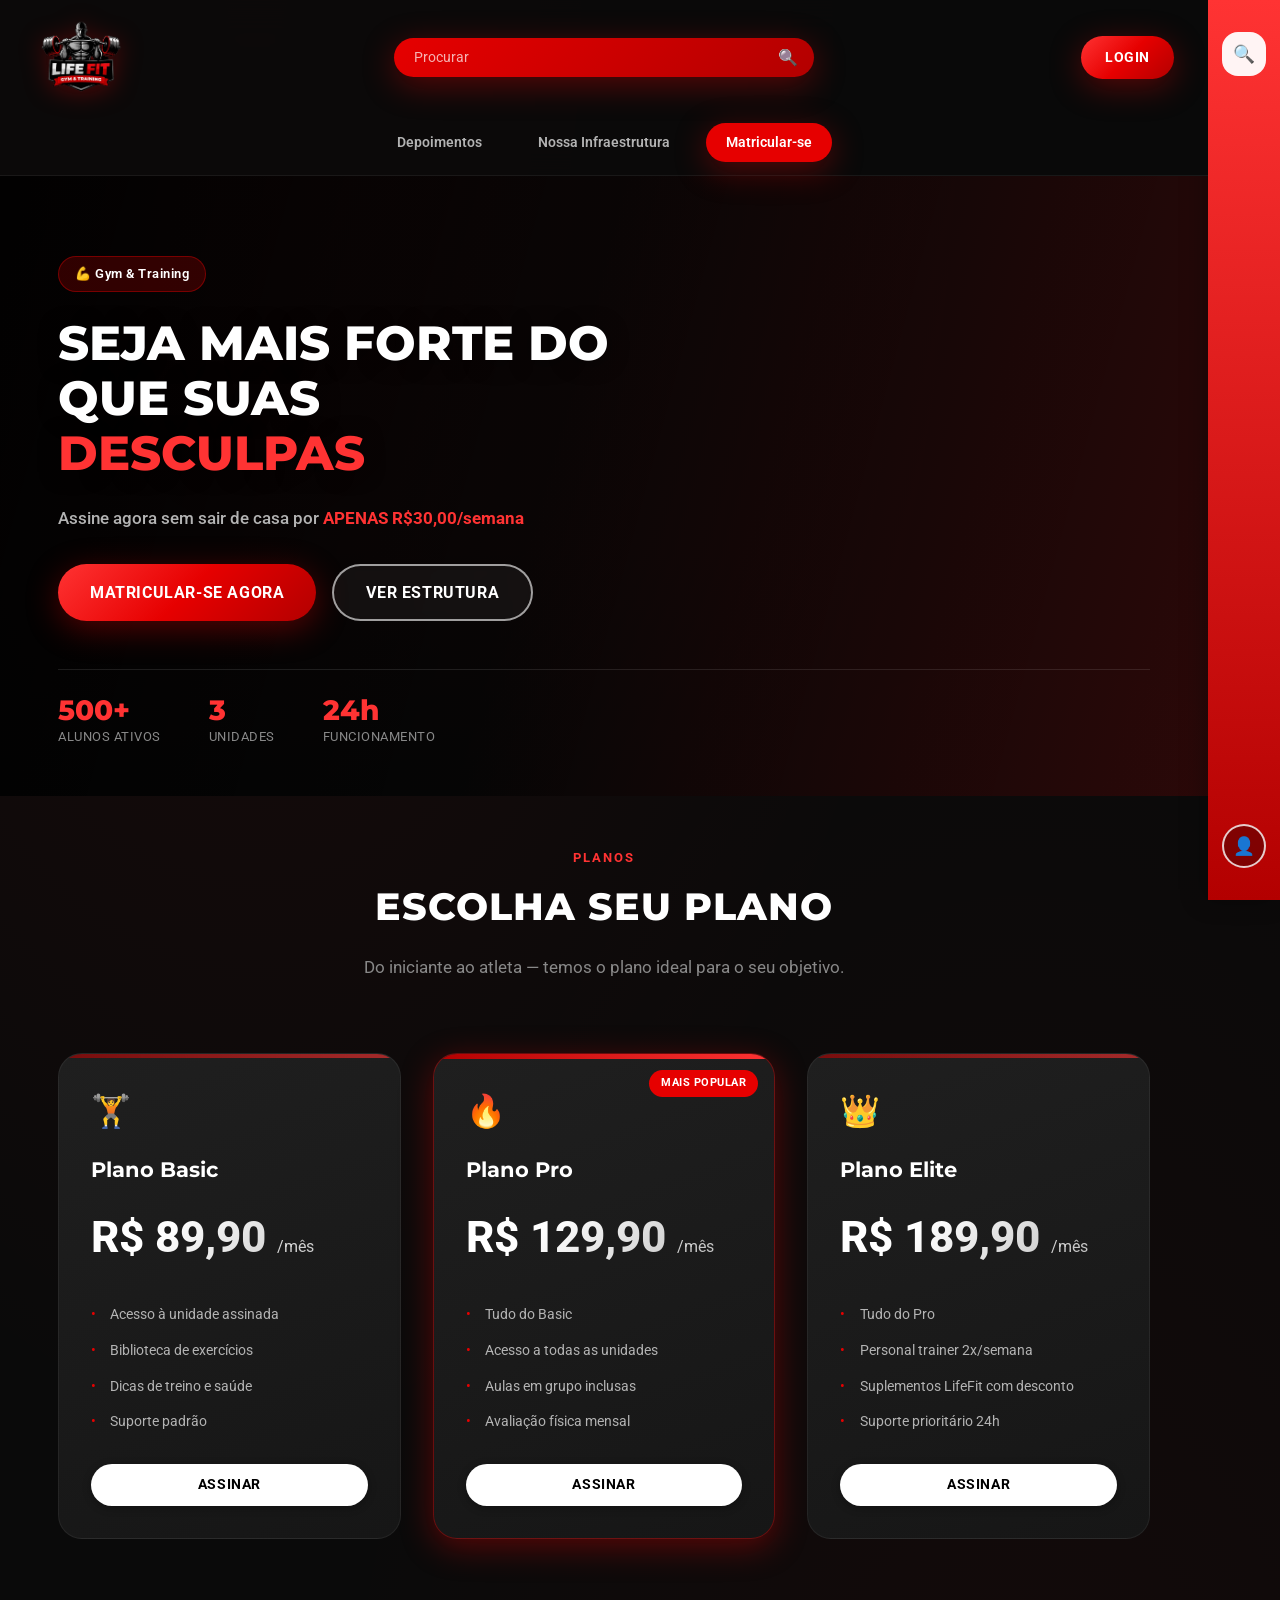
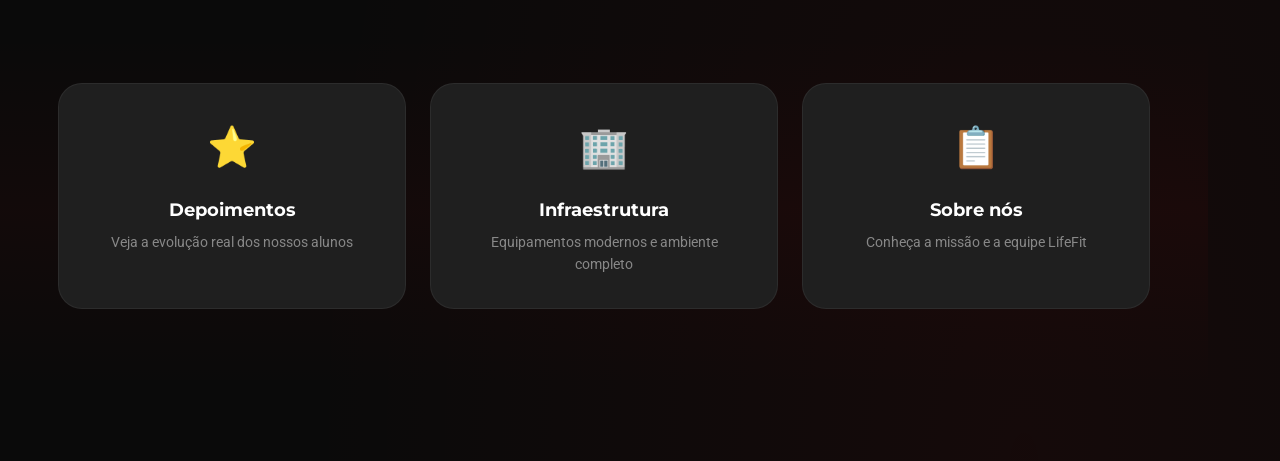
==== commit ac536bac: "style: melhora visual geral - logo maior, hero e cards mais vivos" ====
--- a/index.html
+++ b/index.html
@@ -45,17 +45,33 @@
       <main>
         <!-- Hero -->
         <section class="hero">
+          <div class="hero__overlay"></div>
           <div class="hero__content">
-            <h1 class="hero__title">Seja mais forte do que suas desculpas</h1>
+            <span class="hero__badge">💪 Gym & Training</span>
+            <h1 class="hero__title">Seja mais forte do que suas <span class="text-red">desculpas</span></h1>
             <p class="hero__cta">Assine agora sem sair de casa por <strong>APENAS R$30,00/semana</strong></p>
+            <div class="hero__actions">
+              <a href="pages/planos.html" class="btn btn--red btn--lg">Matricular-se agora</a>
+              <a href="pages/infraestrutura.html" class="btn btn--outline btn--lg">Ver estrutura</a>
+            </div>
+            <div class="hero__stats">
+              <div class="hero__stat"><strong>500+</strong><span>Alunos ativos</span></div>
+              <div class="hero__stat"><strong>3</strong><span>Unidades</span></div>
+              <div class="hero__stat"><strong>24h</strong><span>Funcionamento</span></div>
+            </div>
           </div>
         </section>
 
         <!-- Planos na home -->
         <section class="page-section container">
-          <h2 class="page-title">Nossos Planos</h2>
+          <div class="section-header">
+            <span class="section-tag">Planos</span>
+            <h2 class="page-title">Escolha seu plano</h2>
+            <p class="section-desc">Do iniciante ao atleta — temos o plano ideal para o seu objetivo.</p>
+          </div>
           <div class="plans-grid">
-            <article class="plan-card">
+            <article class="plan-card" data-animate>
+              <span class="plan-card__icon">🏋️</span>
               <h3 class="plan-card__name">Plano Basic</h3>
               <p class="plan-card__price">R$ 89,90 <span>/mês</span></p>
               <ul class="plan-card__features">
@@ -66,7 +82,9 @@
               </ul>
               <a href="pages/planos.html#basic" class="btn btn--white btn--block">Assinar</a>
             </article>
-            <article class="plan-card plan-card--featured">
+            <article class="plan-card plan-card--featured" data-animate>
+              <span class="plan-card__badge">Mais popular</span>
+              <span class="plan-card__icon">🔥</span>
               <h3 class="plan-card__name">Plano Pro</h3>
               <p class="plan-card__price">R$ 129,90 <span>/mês</span></p>
               <ul class="plan-card__features">
@@ -77,7 +95,8 @@
               </ul>
               <a href="pages/planos.html#pro" class="btn btn--white btn--block">Assinar</a>
             </article>
-            <article class="plan-card">
+            <article class="plan-card" data-animate>
+              <span class="plan-card__icon">👑</span>
               <h3 class="plan-card__name">Plano Elite</h3>
               <p class="plan-card__price">R$ 189,90 <span>/mês</span></p>
               <ul class="plan-card__features">
@@ -88,6 +107,27 @@
               </ul>
               <a href="pages/planos.html#elite" class="btn btn--white btn--block">Assinar</a>
             </article>
+          </div>
+        </section>
+
+        <!-- Destaques rápidos -->
+        <section class="highlights">
+          <div class="container highlights__grid">
+            <a href="pages/depoimentos.html" class="highlight-card" data-animate>
+              <span class="highlight-card__icon">⭐</span>
+              <h3>Depoimentos</h3>
+              <p>Veja a evolução real dos nossos alunos</p>
+            </a>
+            <a href="pages/infraestrutura.html" class="highlight-card" data-animate>
+              <span class="highlight-card__icon">🏢</span>
+              <h3>Infraestrutura</h3>
+              <p>Equipamentos modernos e ambiente completo</p>
+            </a>
+            <a href="pages/sobre.html" class="highlight-card" data-animate>
+              <span class="highlight-card__icon">📋</span>
+              <h3>Sobre nós</h3>
+              <p>Conheça a missão e a equipe LifeFit</p>
+            </a>
           </div>
         </section>
       </main>
--- a/css/variables.css
+++ b/css/variables.css
@@ -1,43 +1,46 @@
-/* Variáveis do LifeFit Gym - baseado no Figma */
+/* Variáveis do LifeFit Gym */
 :root {
-  /* Cores principais */
-  --color-red: #cc0000;
-  --color-red-dark: #a30000;
-  --color-red-light: #ff1a1a;
+  --color-red: #e60000;
+  --color-red-dark: #b30000;
+  --color-red-light: #ff3333;
+  --color-red-glow: rgba(230, 0, 0, 0.35);
 
-  /* Fundos */
-  --color-bg-dark: #121212;
-  --color-bg-card: #2a2a2a;
+  --color-bg-dark: #0a0a0a;
+  --color-bg-elevated: #161616;
+  --color-bg-card: #1f1f1f;
+  --color-bg-card-hover: #282828;
   --color-bg-input: #ffffff;
-  --color-bg-nav: #f5f5f5;
+  --color-bg-nav: transparent;
 
-  /* Texto */
   --color-white: #ffffff;
   --color-black: #000000;
-  --color-gray: #999999;
-  --color-gray-light: #cccccc;
+  --color-gray: #888888;
+  --color-gray-light: #b3b3b3;
 
-  /* Tipografia */
   --font-main: 'Roboto', sans-serif;
   --font-title: 'Montserrat', sans-serif;
 
-  /* Espaçamentos */
   --space-xs: 0.5rem;
   --space-sm: 1rem;
   --space-md: 1.5rem;
   --space-lg: 2rem;
   --space-xl: 3rem;
+  --space-2xl: 5rem;
 
-  /* Bordas */
-  --radius-sm: 8px;
-  --radius-md: 12px;
-  --radius-lg: 20px;
+  --radius-sm: 10px;
+  --radius-md: 16px;
+  --radius-lg: 24px;
+  --radius-xl: 32px;
   --radius-full: 9999px;
 
-  /* Layout */
-  --sidebar-width: 80px;
-  --header-height: 60px;
-  --subnav-height: 44px;
-  --bottom-nav-height: 64px;
-  --container-width: 1100px;
+  --shadow-sm: 0 2px 8px rgba(0, 0, 0, 0.3);
+  --shadow-md: 0 8px 24px rgba(0, 0, 0, 0.4);
+  --shadow-lg: 0 16px 48px rgba(0, 0, 0, 0.5);
+  --shadow-red: 0 8px 32px var(--color-red-glow);
+
+  --sidebar-width: 72px;
+  --header-height: 88px;
+  --bottom-nav-height: 72px;
+  --container-width: 1140px;
+  --logo-height: 88px;
 }
--- a/css/style.css
+++ b/css/style.css
@@ -3,9 +3,12 @@
 body {
   font-family: var(--font-main);
   font-size: 1rem;
-  line-height: 1.5;
+  line-height: 1.6;
   color: var(--color-white);
   background-color: var(--color-bg-dark);
+  background-image:
+    radial-gradient(ellipse at 20% 0%, rgba(230, 0, 0, 0.08) 0%, transparent 50%),
+    radial-gradient(ellipse at 80% 100%, rgba(230, 0, 0, 0.05) 0%, transparent 50%);
   min-height: 100vh;
 }
 
@@ -27,39 +30,52 @@
 .sidebar {
   display: none;
   width: var(--sidebar-width);
-  background: var(--color-red);
+  background: linear-gradient(180deg, var(--color-red-light) 0%, var(--color-red-dark) 100%);
   flex-direction: column;
   align-items: center;
   justify-content: space-between;
-  padding: var(--space-md) 0;
+  padding: var(--space-lg) 0;
   position: fixed;
   right: 0;
   top: 0;
   bottom: 0;
   z-index: 100;
+  box-shadow: -4px 0 24px rgba(0, 0, 0, 0.3);
 }
 
 .sidebar__search {
-  width: 48px;
-  height: 48px;
-  background: var(--color-white);
-  border-radius: var(--radius-sm);
+  width: 44px;
+  height: 44px;
+  background: rgba(255, 255, 255, 0.95);
+  border-radius: var(--radius-md);
   display: flex;
   align-items: center;
   justify-content: center;
-  font-size: 1.2rem;
+  font-size: 1.1rem;
+  transition: transform 0.2s, box-shadow 0.2s;
+  cursor: pointer;
+}
+
+.sidebar__search:hover {
+  transform: scale(1.08);
+  box-shadow: var(--shadow-sm);
 }
 
 .sidebar__avatar {
-  width: 48px;
-  height: 48px;
+  width: 44px;
+  height: 44px;
   border-radius: 50%;
-  background: var(--color-bg-card);
-  border: 2px solid var(--color-white);
+  background: rgba(0, 0, 0, 0.3);
+  border: 2px solid rgba(255, 255, 255, 0.8);
   display: flex;
   align-items: center;
   justify-content: center;
-  font-size: 1.2rem;
+  font-size: 1.1rem;
+  transition: transform 0.2s;
+}
+
+.sidebar__avatar:hover {
+  transform: scale(1.1);
 }
 
 .container {
@@ -70,39 +86,66 @@
 
 /* Header */
 .header {
-  background: var(--color-bg-dark);
-  border-bottom: 1px solid #333;
+  position: sticky;
+  top: 0;
+  z-index: 500;
+  background: rgba(10, 10, 10, 0.85);
+  backdrop-filter: blur(16px);
+  border-bottom: 1px solid rgba(255, 255, 255, 0.06);
 }
 
 .header__top {
   display: flex;
   align-items: center;
-  gap: var(--space-sm);
-  padding: var(--space-sm) var(--space-md);
+  gap: var(--space-md);
+  padding: 0.6rem var(--space-md);
   max-width: calc(var(--container-width) + var(--space-md) * 2);
   margin: 0 auto;
 }
 
+.logo {
+  display: flex;
+  align-items: center;
+  flex-shrink: 0;
+  padding: 0.25rem 0;
+}
+
 .logo img {
-  height: 50px;
+  height: var(--logo-height);
   width: auto;
+  max-width: 200px;
+  object-fit: contain;
+  filter: drop-shadow(0 4px 12px rgba(230, 0, 0, 0.3));
+  transition: transform 0.3s ease;
+}
+
+.logo:hover img {
+  transform: scale(1.04);
 }
 
 .header__search {
   flex: 1;
-  max-width: 400px;
+  max-width: 420px;
   margin: 0 auto;
   position: relative;
 }
 
 .header__search input {
   width: 100%;
-  padding: 0.6rem 2.5rem 0.6rem 1rem;
-  background: var(--color-red);
+  padding: 0.7rem 2.75rem 0.7rem 1.25rem;
+  background: linear-gradient(135deg, var(--color-red) 0%, var(--color-red-dark) 100%);
   border: none;
   border-radius: var(--radius-full);
   color: var(--color-white);
   font-size: 0.9rem;
+  box-shadow: var(--shadow-red);
+  transition: box-shadow 0.3s, transform 0.2s;
+}
+
+.header__search input:focus {
+  outline: none;
+  box-shadow: 0 8px 32px var(--color-red-glow), 0 0 0 2px rgba(255, 255, 255, 0.15);
+  transform: translateY(-1px);
 }
 
 .header__search input::placeholder {
@@ -121,37 +164,47 @@
   display: inline-flex;
   align-items: center;
   justify-content: center;
-  padding: 0.5rem 1.25rem;
+  padding: 0.65rem 1.5rem;
   font-weight: 700;
   font-size: 0.85rem;
-  border-radius: var(--radius-sm);
-  transition: all 0.2s;
+  border-radius: var(--radius-full);
+  transition: all 0.25s ease;
   text-transform: uppercase;
-  letter-spacing: 0.5px;
+  letter-spacing: 0.6px;
 }
 
 .btn--red {
-  background: var(--color-red);
-  color: var(--color-white);
+  background: linear-gradient(135deg, var(--color-red-light) 0%, var(--color-red) 50%, var(--color-red-dark) 100%);
+  color: var(--color-white);
+  box-shadow: var(--shadow-red);
 }
 
 .btn--red:hover {
-  background: var(--color-red-dark);
+  transform: translateY(-2px);
+  box-shadow: 0 12px 36px var(--color-red-glow);
 }
 
 .btn--white {
   background: var(--color-white);
   color: var(--color-black);
+  box-shadow: var(--shadow-sm);
 }
 
 .btn--white:hover {
-  background: var(--color-gray-light);
+  transform: translateY(-2px);
+  box-shadow: var(--shadow-md);
 }
 
 .btn--outline {
-  border: 2px solid var(--color-white);
-  color: var(--color-white);
-  background: transparent;
+  border: 2px solid rgba(255, 255, 255, 0.6);
+  color: var(--color-white);
+  background: rgba(255, 255, 255, 0.05);
+  backdrop-filter: blur(4px);
+}
+
+.btn--outline:hover {
+  background: rgba(255, 255, 255, 0.12);
+  border-color: var(--color-white);
 }
 
 .btn--block {
@@ -165,60 +218,154 @@
 
 /* Sub-navegação */
 .subnav {
-  background: var(--color-bg-nav);
   display: flex;
   justify-content: center;
-  gap: var(--space-lg);
-  padding: 0.75rem var(--space-md);
+  gap: var(--space-sm);
+  padding: 0.5rem var(--space-md) 0.85rem;
 }
 
 .subnav__link {
-  color: var(--color-black);
+  color: var(--color-gray-light);
   font-weight: 600;
-  font-size: 0.9rem;
-  transition: color 0.2s;
-}
-
-.subnav__link:hover,
+  font-size: 0.88rem;
+  padding: 0.5rem 1.25rem;
+  border-radius: var(--radius-full);
+  transition: all 0.25s ease;
+}
+
+.subnav__link:hover {
+  color: var(--color-white);
+  background: rgba(255, 255, 255, 0.08);
+}
+
 .subnav__link--active {
-  color: var(--color-red);
+  color: var(--color-white);
+  background: var(--color-red);
+  box-shadow: var(--shadow-red);
+}
+
+.text-red {
+  color: var(--color-red-light);
 }
 
 /* Hero */
 .hero {
   position: relative;
-  min-height: 400px;
+  min-height: 520px;
   display: flex;
   align-items: flex-end;
-  background: linear-gradient(to top, rgba(0,0,0,0.9) 0%, rgba(0,0,0,0.3) 60%),
-    url('https://images.unsplash.com/photo-1534438327276-14e5300c3a48?w=1200&q=80') center/cover no-repeat;
+  overflow: hidden;
+  background: url('https://images.unsplash.com/photo-1534438327276-14e5300c3a48?w=1400&q=85') center/cover no-repeat;
+}
+
+.hero__overlay {
+  position: absolute;
+  inset: 0;
+  background:
+    linear-gradient(105deg, rgba(0, 0, 0, 0.92) 0%, rgba(0, 0, 0, 0.5) 45%, rgba(230, 0, 0, 0.15) 100%),
+    linear-gradient(to top, var(--color-bg-dark) 0%, transparent 40%);
 }
 
 .hero__content {
-  padding: var(--space-xl) var(--space-md);
+  position: relative;
+  z-index: 1;
+  padding: var(--space-2xl) var(--space-md) var(--space-xl);
   max-width: var(--container-width);
   margin: 0 auto;
   width: 100%;
 }
 
+.hero__badge {
+  display: inline-block;
+  padding: 0.4rem 1rem;
+  background: rgba(230, 0, 0, 0.2);
+  border: 1px solid rgba(230, 0, 0, 0.4);
+  border-radius: var(--radius-full);
+  font-size: 0.8rem;
+  font-weight: 600;
+  margin-bottom: var(--space-md);
+  letter-spacing: 0.5px;
+}
+
 .hero__title {
   font-family: var(--font-title);
-  font-size: 2rem;
+  font-size: clamp(1.75rem, 4vw, 3rem);
   font-weight: 800;
   text-transform: uppercase;
-  line-height: 1.2;
-  margin-bottom: var(--space-sm);
-  max-width: 500px;
+  line-height: 1.15;
+  margin-bottom: var(--space-md);
+  max-width: 580px;
+  text-shadow: 0 2px 20px rgba(0, 0, 0, 0.5);
 }
 
 .hero__cta {
-  font-size: 1.1rem;
-  font-weight: 700;
-  color: var(--color-white);
+  font-size: 1.05rem;
+  font-weight: 500;
+  color: var(--color-gray-light);
+  margin-bottom: var(--space-lg);
+  max-width: 480px;
 }
 
 .hero__cta strong {
   color: var(--color-red-light);
+  font-weight: 700;
+}
+
+.hero__actions {
+  display: flex;
+  flex-wrap: wrap;
+  gap: var(--space-sm);
+  margin-bottom: var(--space-xl);
+}
+
+.hero__stats {
+  display: flex;
+  gap: var(--space-xl);
+  padding-top: var(--space-md);
+  border-top: 1px solid rgba(255, 255, 255, 0.1);
+}
+
+.hero__stat {
+  display: flex;
+  flex-direction: column;
+}
+
+.hero__stat strong {
+  font-family: var(--font-title);
+  font-size: 1.75rem;
+  font-weight: 800;
+  color: var(--color-red-light);
+  line-height: 1.2;
+}
+
+.hero__stat span {
+  font-size: 0.8rem;
+  color: var(--color-gray);
+  text-transform: uppercase;
+  letter-spacing: 0.5px;
+}
+
+/* Section headers */
+.section-header {
+  text-align: center;
+  margin-bottom: var(--space-xl);
+}
+
+.section-tag {
+  display: inline-block;
+  color: var(--color-red-light);
+  font-size: 0.8rem;
+  font-weight: 700;
+  text-transform: uppercase;
+  letter-spacing: 2px;
+  margin-bottom: var(--space-xs);
+}
+
+.section-desc {
+  color: var(--color-gray);
+  font-size: 1.05rem;
+  max-width: 500px;
+  margin: 0 auto;
 }
 
 /* Seções de página interna */
@@ -228,40 +375,90 @@
 
 .page-title {
   font-family: var(--font-title);
-  font-size: 2.5rem;
+  font-size: clamp(1.75rem, 3vw, 2.5rem);
   font-weight: 800;
   text-transform: uppercase;
-  margin-bottom: var(--space-lg);
-  letter-spacing: 2px;
+  margin-bottom: var(--space-sm);
+  letter-spacing: 1px;
 }
 
 /* Cards de planos */
 .plans-grid {
   display: grid;
   grid-template-columns: repeat(3, 1fr);
-  gap: var(--space-md);
-  padding: var(--space-lg) 0;
+  gap: var(--space-lg);
+  padding: var(--space-md) 0 var(--space-xl);
 }
 
 .plan-card {
-  background: var(--color-bg-card);
-  border-radius: var(--radius-md);
+  background: linear-gradient(160deg, var(--color-bg-card) 0%, var(--color-bg-elevated) 100%);
+  border: 1px solid rgba(255, 255, 255, 0.06);
+  border-radius: var(--radius-lg);
   padding: var(--space-lg);
   display: flex;
   flex-direction: column;
+  position: relative;
+  overflow: hidden;
+  transition: transform 0.3s ease, box-shadow 0.3s ease, border-color 0.3s;
+}
+
+.plan-card::before {
+  content: '';
+  position: absolute;
+  top: 0;
+  left: 0;
+  right: 0;
+  height: 4px;
+  background: linear-gradient(90deg, var(--color-red-dark), var(--color-red-light));
+  opacity: 0.6;
+  transition: opacity 0.3s;
+}
+
+.plan-card:hover {
+  transform: translateY(-8px);
+  box-shadow: var(--shadow-lg);
+  border-color: rgba(230, 0, 0, 0.3);
+}
+
+.plan-card:hover::before {
+  opacity: 1;
+}
+
+.plan-card__icon {
+  font-size: 2rem;
+  margin-bottom: var(--space-sm);
+  display: block;
+}
+
+.plan-card__badge {
+  position: absolute;
+  top: 1rem;
+  right: 1rem;
+  background: var(--color-red);
+  color: white;
+  font-size: 0.7rem;
+  font-weight: 700;
+  padding: 0.3rem 0.75rem;
+  border-radius: var(--radius-full);
+  text-transform: uppercase;
+  letter-spacing: 0.5px;
 }
 
 .plan-card__name {
   font-family: var(--font-title);
-  font-size: 1.25rem;
+  font-size: 1.3rem;
   font-weight: 700;
   margin-bottom: var(--space-sm);
 }
 
 .plan-card__price {
-  font-size: 2.5rem;
+  font-size: 2.75rem;
   font-weight: 800;
   margin-bottom: var(--space-md);
+  background: linear-gradient(135deg, #fff 30%, var(--color-gray-light));
+  -webkit-background-clip: text;
+  -webkit-text-fill-color: transparent;
+  background-clip: text;
 }
 
 .plan-card__price span {
@@ -291,8 +488,78 @@
 }
 
 .plan-card--featured {
-  border: 2px solid var(--color-red);
-  transform: scale(1.02);
+  border-color: rgba(230, 0, 0, 0.4);
+  box-shadow: var(--shadow-red);
+  transform: scale(1.03);
+}
+
+.plan-card--featured::before {
+  opacity: 1;
+  height: 5px;
+}
+
+.plan-card--featured:hover {
+  transform: scale(1.03) translateY(-8px);
+}
+
+/* Destaques */
+.highlights {
+  padding: var(--space-xl) 0 var(--space-2xl);
+  background: linear-gradient(180deg, transparent 0%, rgba(230, 0, 0, 0.04) 50%, transparent 100%);
+}
+
+.highlights__grid {
+  display: grid;
+  grid-template-columns: repeat(3, 1fr);
+  gap: var(--space-md);
+}
+
+.highlight-card {
+  background: var(--color-bg-card);
+  border: 1px solid rgba(255, 255, 255, 0.06);
+  border-radius: var(--radius-lg);
+  padding: var(--space-lg);
+  text-align: center;
+  transition: all 0.3s ease;
+}
+
+.highlight-card:hover {
+  transform: translateY(-6px);
+  border-color: rgba(230, 0, 0, 0.35);
+  box-shadow: var(--shadow-red);
+  background: var(--color-bg-card-hover);
+}
+
+.highlight-card__icon {
+  font-size: 2.5rem;
+  display: block;
+  margin-bottom: var(--space-sm);
+}
+
+.highlight-card h3 {
+  font-family: var(--font-title);
+  font-size: 1.1rem;
+  font-weight: 700;
+  margin-bottom: 0.5rem;
+  color: var(--color-white);
+}
+
+.highlight-card p {
+  font-size: 0.9rem;
+  color: var(--color-gray);
+  line-height: 1.5;
+}
+
+/* Animação scroll */
+[data-animate] {
+  opacity: 0;
+  transform: translateY(24px);
+  transition: opacity 0.6s ease, transform 0.6s ease;
+}
+
+[data-animate].is-visible {
+  opacity: 1;
+  transform: translateY(0);
 }
 
 /* Infraestrutura - grid de fotos */
@@ -304,9 +571,15 @@
 
 .infra-grid__item {
   aspect-ratio: 4/3;
-  border-radius: var(--radius-sm);
+  border-radius: var(--radius-lg);
   overflow: hidden;
   background: var(--color-bg-card);
+  transition: transform 0.3s ease, box-shadow 0.3s;
+}
+
+.infra-grid__item:hover {
+  transform: scale(1.02);
+  box-shadow: var(--shadow-md);
 }
 
 .infra-grid__item img {
@@ -337,13 +610,14 @@
 }
 
 .testimonial__quote {
-  background: var(--color-bg-card);
+  background: linear-gradient(135deg, var(--color-bg-card) 0%, var(--color-bg-elevated) 100%);
   padding: var(--space-lg);
-  border-radius: var(--radius-md);
+  border-radius: var(--radius-lg);
   border-left: 4px solid var(--color-red);
   font-size: 1.1rem;
   font-style: italic;
   margin-bottom: var(--space-md);
+  box-shadow: var(--shadow-sm);
 }
 
 .testimonial__author {
@@ -353,12 +627,14 @@
 
 /* Perfil */
 .profile-card {
-  background: var(--color-bg-card);
-  border-radius: var(--radius-md);
+  background: linear-gradient(160deg, var(--color-bg-card) 0%, var(--color-bg-elevated) 100%);
+  border: 1px solid rgba(255, 255, 255, 0.06);
+  border-radius: var(--radius-lg);
   padding: var(--space-xl);
   max-width: 500px;
   position: relative;
   overflow: hidden;
+  box-shadow: var(--shadow-md);
 }
 
 .profile-card::before {
@@ -482,8 +758,10 @@
 }
 
 .login-box__logo img {
-  max-width: 200px;
+  max-width: 280px;
+  width: 100%;
   margin: 0 auto;
+  filter: drop-shadow(0 8px 24px rgba(230, 0, 0, 0.4));
 }
 
 .login-form .form-group {
@@ -718,41 +996,50 @@
 .bottom-nav {
   display: none;
   position: fixed;
-  bottom: 0;
-  left: 0;
-  right: 0;
-  height: var(--bottom-nav-height);
-  background: rgba(42, 42, 42, 0.95);
-  backdrop-filter: blur(10px);
-  border-top: 1px solid #444;
+  bottom: 12px;
+  left: 50%;
+  transform: translateX(-50%);
+  width: calc(100% - 2rem);
+  max-width: 380px;
+  height: auto;
+  background: rgba(30, 30, 30, 0.92);
+  backdrop-filter: blur(20px);
+  border: 1px solid rgba(255, 255, 255, 0.08);
+  border-radius: var(--radius-xl);
+  box-shadow: var(--shadow-lg);
   z-index: 1000;
+  padding: 0.5rem;
 }
 
 .bottom-nav__list {
   display: flex;
   justify-content: space-around;
   align-items: center;
-  height: 100%;
-  max-width: 400px;
-  margin: 0 auto;
 }
 
 .bottom-nav__link {
   display: flex;
   flex-direction: column;
   align-items: center;
-  gap: 0.2rem;
+  gap: 0.15rem;
   color: var(--color-gray);
-  font-size: 0.7rem;
-  padding: var(--space-xs);
+  font-size: 0.65rem;
+  font-weight: 600;
+  padding: 0.5rem 1rem;
+  border-radius: var(--radius-lg);
+  transition: all 0.25s;
+  text-transform: uppercase;
+  letter-spacing: 0.3px;
 }
 
 .bottom-nav__link--active {
-  color: var(--color-red);
+  color: var(--color-white);
+  background: var(--color-red);
+  box-shadow: var(--shadow-red);
 }
 
 .bottom-nav__icon {
-  font-size: 1.4rem;
+  font-size: 1.3rem;
 }
 
 /* Planos - tela de seleção */
@@ -768,8 +1055,10 @@
 }
 
 .plans-select__logo img {
-  max-width: 220px;
+  max-width: 300px;
+  width: 100%;
   margin-bottom: var(--space-xl);
+  filter: drop-shadow(0 8px 32px rgba(230, 0, 0, 0.35));
 }
 
 .plans-select__btn {
--- a/css/responsive.css
+++ b/css/responsive.css
@@ -11,14 +11,24 @@
 }
 
 @media (max-width: 1024px) {
-  .plans-grid {
+  :root {
+    --logo-height: 72px;
+  }
+
+  .plans-grid,
+  .highlights__grid {
     grid-template-columns: 1fr;
-    max-width: 400px;
-    margin: 0 auto;
+    max-width: 420px;
+    margin-left: auto;
+    margin-right: auto;
   }
 
   .plan-card--featured {
     transform: none;
+  }
+
+  .plan-card--featured:hover {
+    transform: translateY(-8px);
   }
 
   .about-grid {
@@ -27,12 +37,16 @@
 }
 
 @media (max-width: 768px) {
+  :root {
+    --logo-height: 64px;
+  }
+
   .bottom-nav {
     display: block;
   }
 
   body.has-bottom-nav {
-    padding-bottom: var(--bottom-nav-height);
+    padding-bottom: calc(var(--bottom-nav-height) + 16px);
   }
 
   .header__search {
@@ -44,18 +58,28 @@
     margin-left: auto;
   }
 
-  .subnav {
-    flex-wrap: wrap;
-    gap: var(--space-sm);
-    font-size: 0.8rem;
+  .hero {
+    min-height: 460px;
   }
 
   .hero__title {
+    font-size: 1.5rem;
+  }
+
+  .hero__stats {
+    gap: var(--space-md);
+  }
+
+  .hero__stat strong {
     font-size: 1.4rem;
   }
 
+  .hero__actions .btn--lg {
+    width: 100%;
+  }
+
   .page-title {
-    font-size: 1.75rem;
+    font-size: 1.6rem;
   }
 
   .testimonial {
@@ -74,7 +98,6 @@
     display: none;
   }
 
-  /* Subnav vira menu mobile */
   .subnav {
     display: none;
     flex-direction: column;
@@ -82,30 +105,47 @@
     top: 100%;
     left: 0;
     right: 0;
-    background: var(--color-bg-nav);
+    background: rgba(10, 10, 10, 0.98);
+    backdrop-filter: blur(16px);
     z-index: 999;
     padding: var(--space-md);
+    border-bottom: 1px solid rgba(255, 255, 255, 0.06);
+    gap: var(--space-xs);
   }
 
   .subnav--open {
     display: flex;
   }
 
+  .subnav__link {
+    text-align: center;
+    padding: 0.75rem;
+  }
+
   .header {
-    position: relative;
+    position: sticky;
   }
 }
 
 @media (max-width: 480px) {
-  .logo img {
-    height: 40px;
+  :root {
+    --logo-height: 56px;
   }
 
   .hero {
-    min-height: 300px;
+    min-height: 380px;
+  }
+
+  .hero__stats {
+    flex-direction: column;
+    gap: var(--space-sm);
   }
 
   .plan-card__price {
-    font-size: 2rem;
+    font-size: 2.2rem;
+  }
+
+  .highlights__grid {
+    grid-template-columns: 1fr;
   }
 }
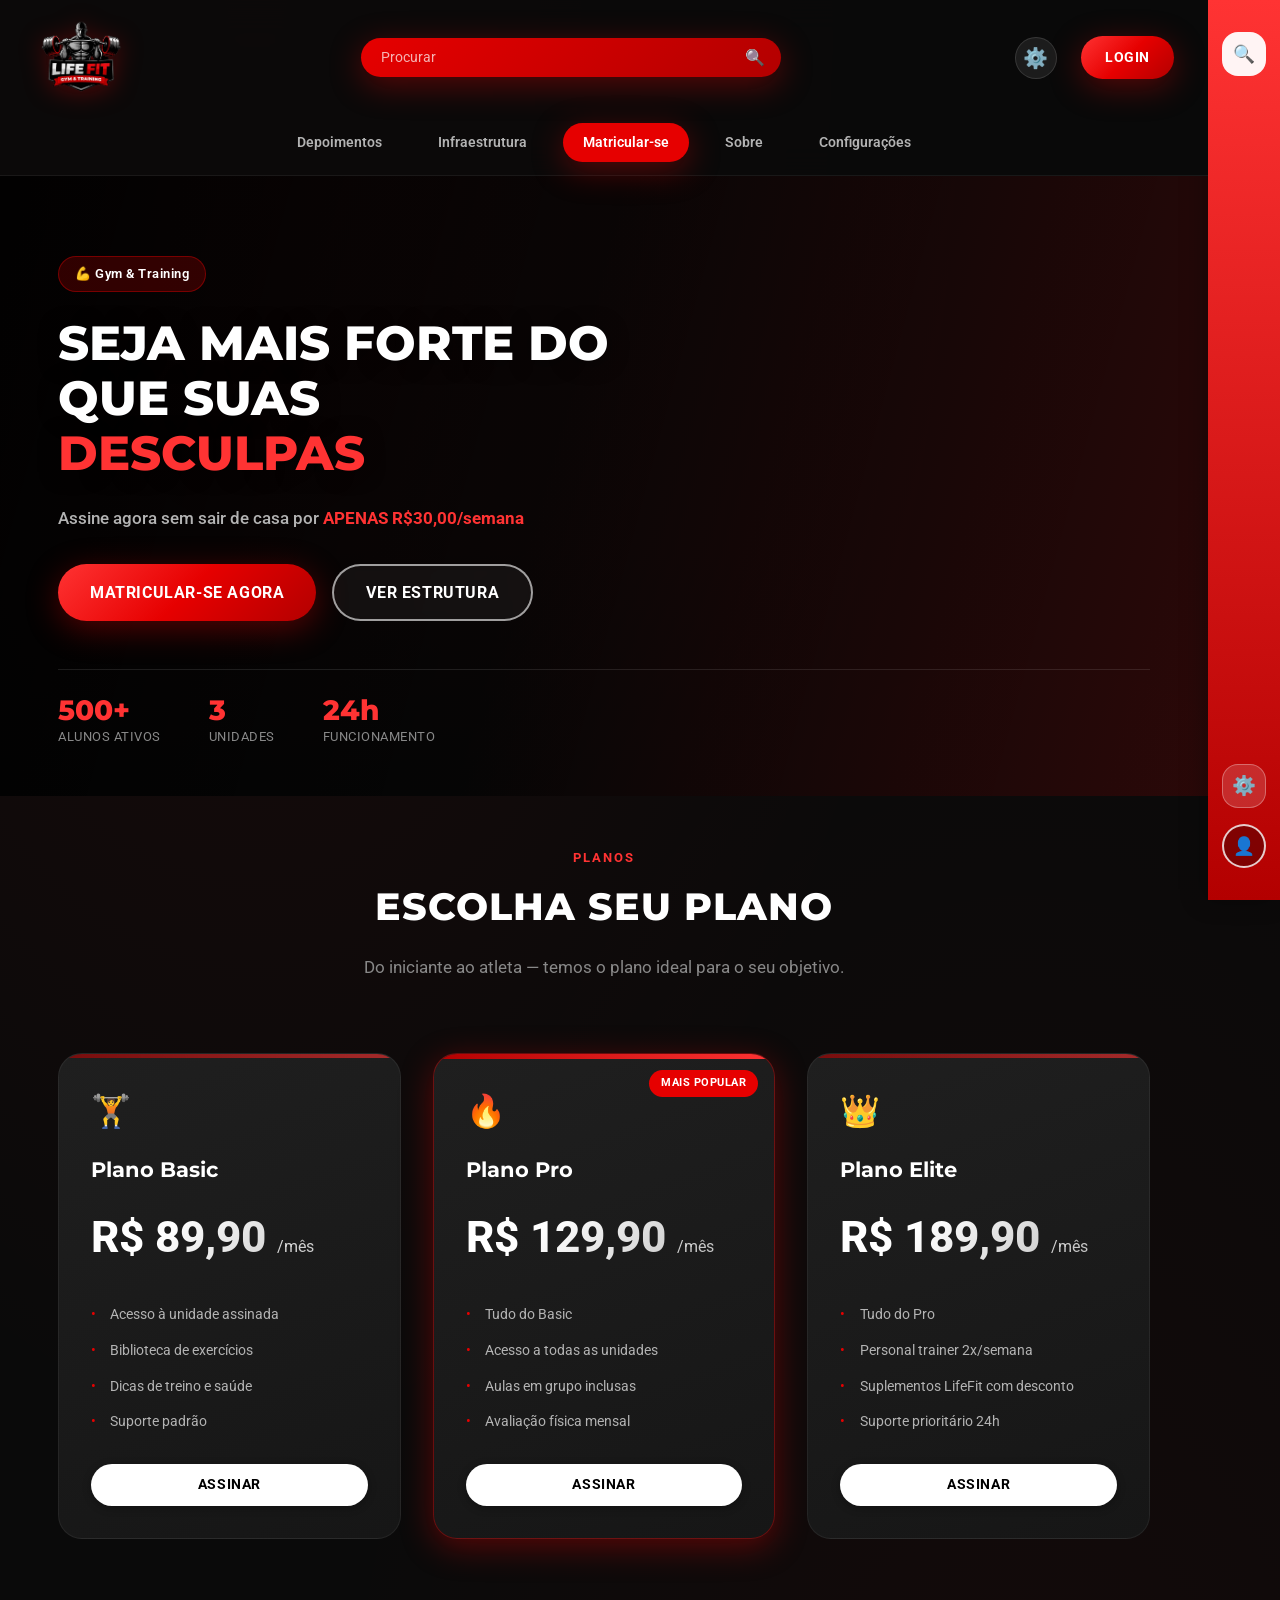
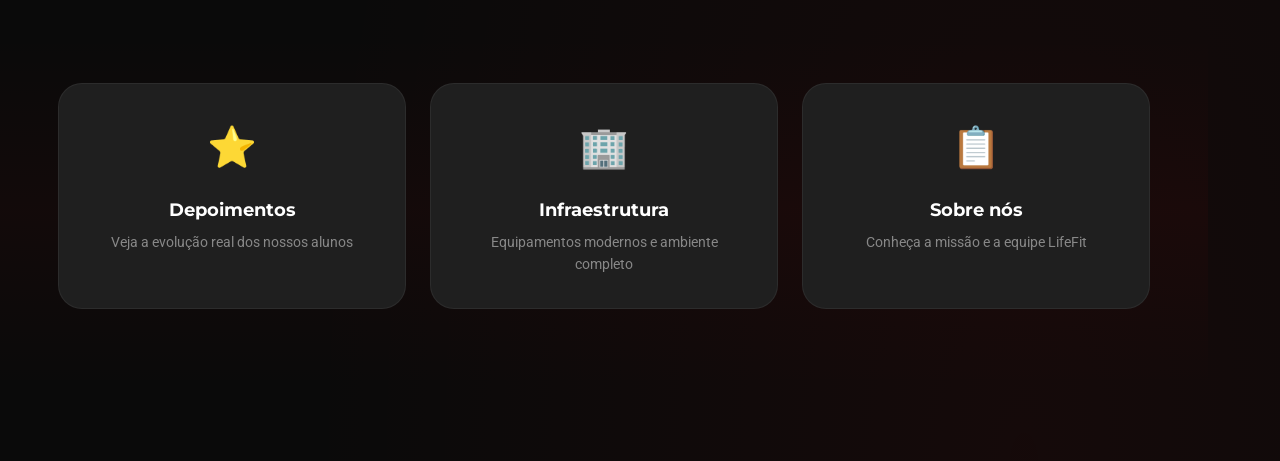
==== commit a7f75e65: "fix: atualiza equipe e torna Configuracoes visivel no menu" ====
--- a/index.html
+++ b/index.html
@@ -28,6 +28,7 @@
             <input type="search" placeholder="Procurar">
             <span class="header__search-icon">🔍</span>
           </div>
+          <a href="pages/configuracoes.html" class="header__icon-btn" title="Configurações" aria-label="Configurações">⚙️</a>
           <a href="pages/login.html" class="btn btn--red">Login</a>
           <button class="menu-toggle" id="menuToggle" aria-label="Abrir menu">
             <span class="menu-toggle__bar"></span>
@@ -37,8 +38,10 @@
         </div>
         <nav class="subnav" id="subnav">
           <a href="pages/depoimentos.html" class="subnav__link">Depoimentos</a>
-          <a href="pages/infraestrutura.html" class="subnav__link">Nossa Infraestrutura</a>
+          <a href="pages/infraestrutura.html" class="subnav__link">Infraestrutura</a>
           <a href="pages/planos.html" class="subnav__link subnav__link--active">Matricular-se</a>
+          <a href="pages/sobre.html" class="subnav__link">Sobre</a>
+          <a href="pages/configuracoes.html" class="subnav__link">Configurações</a>
         </nav>
       </header>
 
@@ -150,7 +153,7 @@
           <li>
             <a href="pages/configuracoes.html" class="bottom-nav__link">
               <span class="bottom-nav__icon">⚙️</span>
-              Config
+              Configurações
             </a>
           </li>
         </ul>
@@ -160,7 +163,10 @@
     <!-- Sidebar vermelha (desktop) -->
     <aside class="sidebar">
       <div class="sidebar__search" title="Buscar">🔍</div>
-      <a href="pages/perfil.html" class="sidebar__avatar" title="Meu perfil">👤</a>
+      <div class="sidebar__bottom">
+        <a href="pages/configuracoes.html" class="sidebar__icon-btn" title="Configurações">⚙️</a>
+        <a href="pages/perfil.html" class="sidebar__avatar" title="Meu perfil">👤</a>
+      </div>
     </aside>
   </div>
 
--- a/css/style.css
+++ b/css/style.css
@@ -78,6 +78,36 @@
   transform: scale(1.1);
 }
 
+.sidebar__bottom {
+  display: flex;
+  flex-direction: column;
+  gap: var(--space-sm);
+  align-items: center;
+}
+
+.sidebar__icon-btn {
+  width: 44px;
+  height: 44px;
+  border-radius: var(--radius-md);
+  background: rgba(255, 255, 255, 0.15);
+  border: 1px solid rgba(255, 255, 255, 0.3);
+  display: flex;
+  align-items: center;
+  justify-content: center;
+  font-size: 1.2rem;
+  transition: all 0.2s;
+}
+
+.sidebar__icon-btn:hover {
+  background: rgba(255, 255, 255, 0.95);
+  transform: scale(1.08);
+}
+
+.sidebar__icon-btn--active {
+  background: rgba(255, 255, 255, 0.95);
+  box-shadow: var(--shadow-sm);
+}
+
 .container {
   max-width: var(--container-width);
   margin: 0 auto;
@@ -158,6 +188,32 @@
   top: 50%;
   transform: translateY(-50%);
   color: var(--color-white);
+}
+
+.header__icon-btn {
+  display: flex;
+  align-items: center;
+  justify-content: center;
+  width: 42px;
+  height: 42px;
+  font-size: 1.25rem;
+  border-radius: var(--radius-full);
+  background: rgba(255, 255, 255, 0.08);
+  border: 1px solid rgba(255, 255, 255, 0.12);
+  flex-shrink: 0;
+  transition: all 0.25s ease;
+}
+
+.header__icon-btn:hover {
+  background: rgba(230, 0, 0, 0.2);
+  border-color: var(--color-red);
+  transform: scale(1.05);
+}
+
+.header__icon-btn--active {
+  background: var(--color-red);
+  border-color: var(--color-red);
+  box-shadow: var(--shadow-red);
 }
 
 .btn {
@@ -860,11 +916,25 @@
 .about-team {
   background: var(--color-red);
   color: var(--color-white);
-  padding: var(--space-md);
-  border-radius: var(--radius-sm);
+  padding: var(--space-md) var(--space-lg);
+  border-radius: var(--radius-md);
   margin-top: var(--space-md);
   text-align: center;
-  font-weight: 700;
+}
+
+.about-team h3 {
+  font-family: var(--font-title);
+  font-weight: 800;
+  font-size: 1rem;
+  text-transform: uppercase;
+  letter-spacing: 1px;
+  margin-bottom: 0.5rem;
+  color: var(--color-white);
+}
+
+.about-team p {
+  font-weight: 600;
+  font-size: 1.1rem;
 }
 
 /* Contato */
--- a/css/responsive.css
+++ b/css/responsive.css
@@ -55,6 +55,9 @@
 
   .menu-toggle {
     display: flex;
+  }
+
+  .header__icon-btn {
     margin-left: auto;
   }
 
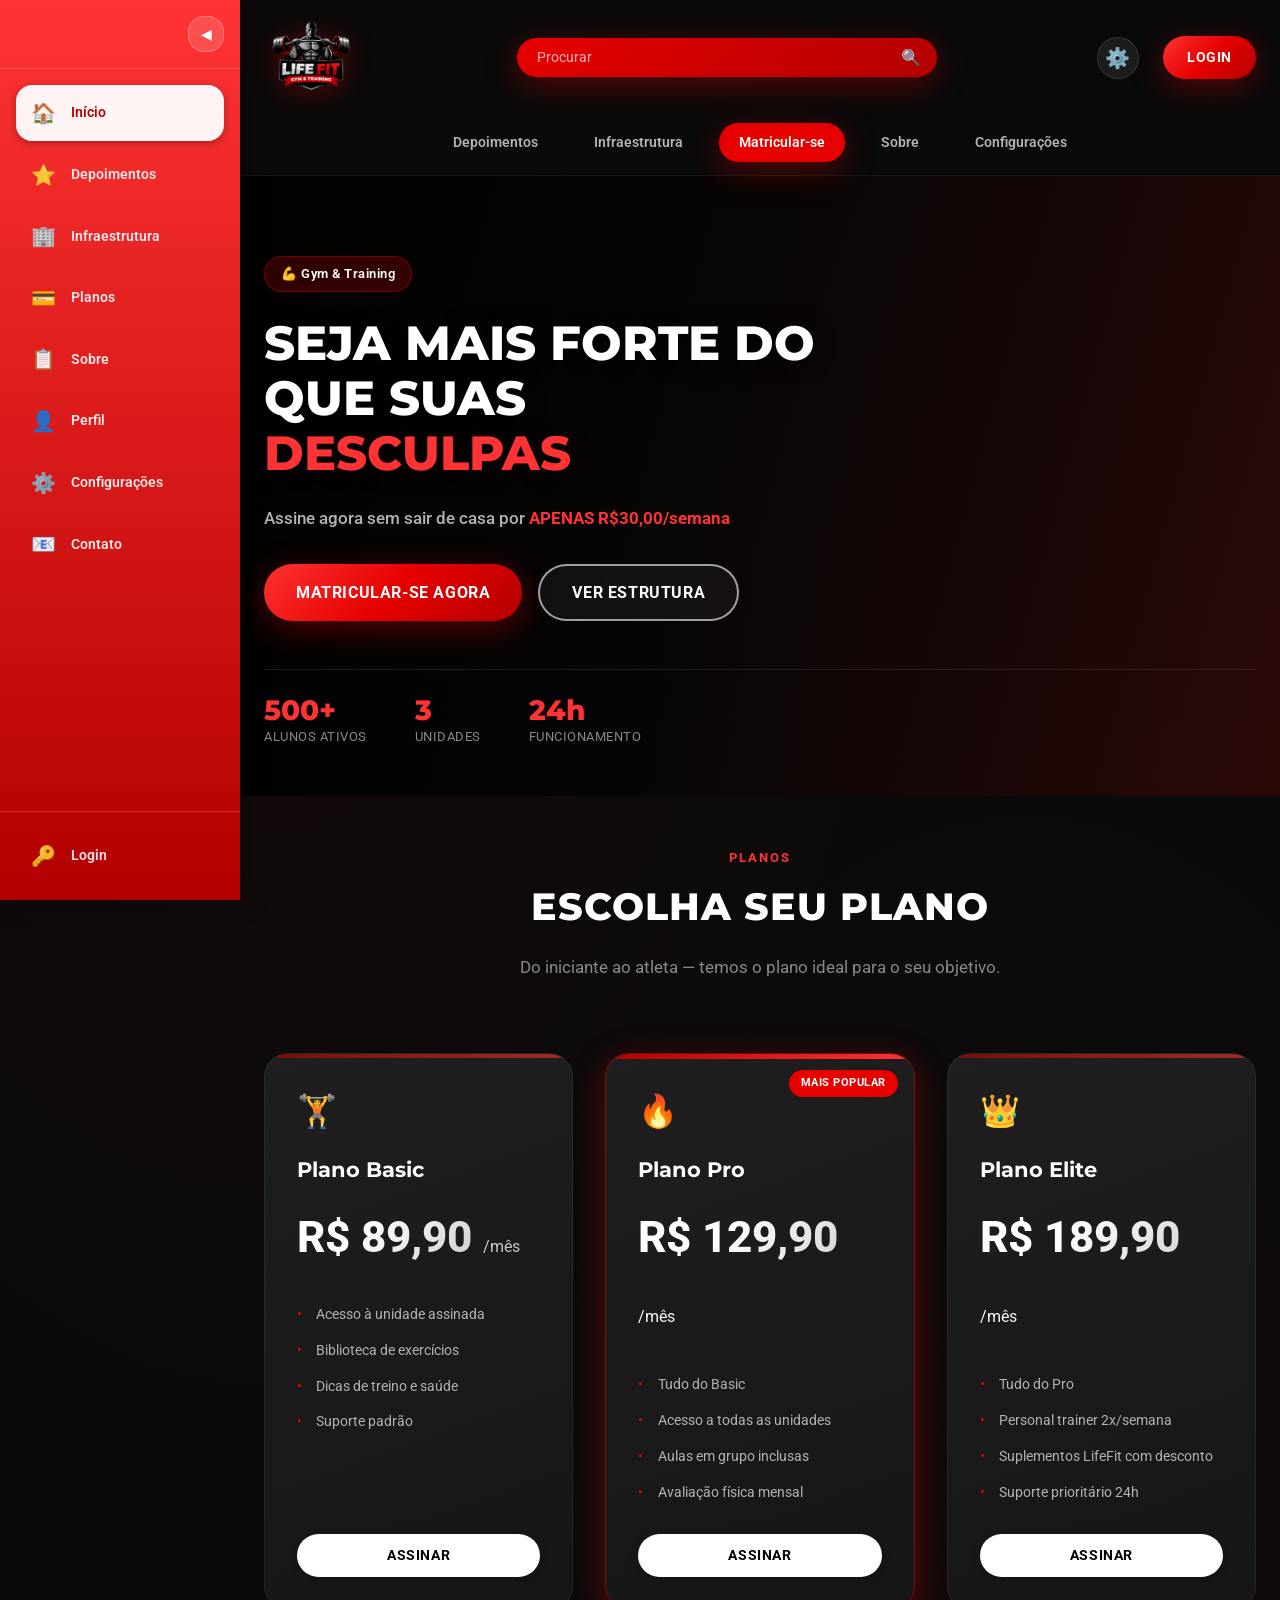
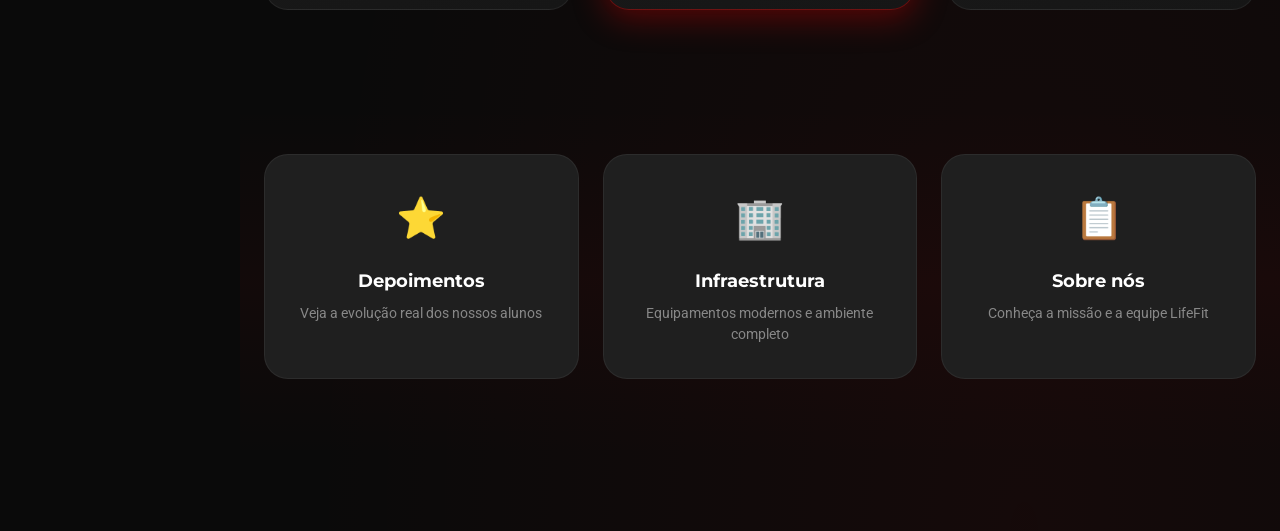
==== commit 5c9ce82d: "feat: menu lateral esquerdo rebativel com icone de casa" ====
--- a/index.html
+++ b/index.html
@@ -13,9 +13,10 @@
   <link rel="stylesheet" href="css/style.css">
   <link rel="stylesheet" href="css/responsive.css">
 </head>
-<body class="has-bottom-nav">
+<body class="has-bottom-nav" data-page="home">
 
   <div class="app-layout">
+    <aside class="sidebar" id="sidebar" aria-label="Menu lateral"></aside>
     <div class="app-main">
 
       <!-- Header -->
@@ -30,7 +31,7 @@
           </div>
           <a href="pages/configuracoes.html" class="header__icon-btn" title="Configurações" aria-label="Configurações">⚙️</a>
           <a href="pages/login.html" class="btn btn--red">Login</a>
-          <button class="menu-toggle" id="menuToggle" aria-label="Abrir menu">
+          <button class="menu-toggle" id="menuToggle" aria-label="Abrir menu lateral">
             <span class="menu-toggle__bar"></span>
             <span class="menu-toggle__bar"></span>
             <span class="menu-toggle__bar"></span>
@@ -159,17 +160,9 @@
         </ul>
       </nav>
     </div>
-
-    <!-- Sidebar vermelha (desktop) -->
-    <aside class="sidebar">
-      <div class="sidebar__search" title="Buscar">🔍</div>
-      <div class="sidebar__bottom">
-        <a href="pages/configuracoes.html" class="sidebar__icon-btn" title="Configurações">⚙️</a>
-        <a href="pages/perfil.html" class="sidebar__avatar" title="Meu perfil">👤</a>
-      </div>
-    </aside>
   </div>
 
+  <script src="js/sidebar.js"></script>
   <script src="js/main.js"></script>
 </body>
 </html>
--- a/css/variables.css
+++ b/css/variables.css
@@ -38,7 +38,8 @@
   --shadow-lg: 0 16px 48px rgba(0, 0, 0, 0.5);
   --shadow-red: 0 8px 32px var(--color-red-glow);
 
-  --sidebar-width: 72px;
+  --sidebar-width: 240px;
+  --sidebar-width-collapsed: 76px;
   --header-height: 88px;
   --bottom-nav-height: 72px;
   --container-width: 1140px;
--- a/css/style.css
+++ b/css/style.css
@@ -16,7 +16,7 @@
   padding-bottom: var(--bottom-nav-height);
 }
 
-/* Layout com sidebar vermelha (desktop) */
+/* Layout com sidebar esquerda rebatível */
 .app-layout {
   display: flex;
   min-height: 100vh;
@@ -25,6 +25,12 @@
 .app-main {
   flex: 1;
   min-width: 0;
+  margin-left: var(--sidebar-width);
+  transition: margin-left 0.3s ease;
+}
+
+.app-layout--collapsed .app-main {
+  margin-left: var(--sidebar-width-collapsed);
 }
 
 .sidebar {
@@ -32,80 +38,122 @@
   width: var(--sidebar-width);
   background: linear-gradient(180deg, var(--color-red-light) 0%, var(--color-red-dark) 100%);
   flex-direction: column;
-  align-items: center;
-  justify-content: space-between;
-  padding: var(--space-lg) 0;
   position: fixed;
-  right: 0;
+  left: 0;
   top: 0;
   bottom: 0;
-  z-index: 100;
-  box-shadow: -4px 0 24px rgba(0, 0, 0, 0.3);
-}
-
-.sidebar__search {
-  width: 44px;
-  height: 44px;
-  background: rgba(255, 255, 255, 0.95);
-  border-radius: var(--radius-md);
-  display: flex;
-  align-items: center;
-  justify-content: center;
-  font-size: 1.1rem;
-  transition: transform 0.2s, box-shadow 0.2s;
-  cursor: pointer;
-}
-
-.sidebar__search:hover {
-  transform: scale(1.08);
-  box-shadow: var(--shadow-sm);
-}
-
-.sidebar__avatar {
-  width: 44px;
-  height: 44px;
-  border-radius: 50%;
-  background: rgba(0, 0, 0, 0.3);
-  border: 2px solid rgba(255, 255, 255, 0.8);
-  display: flex;
-  align-items: center;
-  justify-content: center;
-  font-size: 1.1rem;
-  transition: transform 0.2s;
-}
-
-.sidebar__avatar:hover {
-  transform: scale(1.1);
-}
-
-.sidebar__bottom {
-  display: flex;
-  flex-direction: column;
-  gap: var(--space-sm);
-  align-items: center;
-}
-
-.sidebar__icon-btn {
-  width: 44px;
-  height: 44px;
+  z-index: 600;
+  box-shadow: 4px 0 24px rgba(0, 0, 0, 0.35);
+  transition: width 0.3s ease;
+  overflow: hidden;
+}
+
+.sidebar--collapsed {
+  width: var(--sidebar-width-collapsed);
+}
+
+.sidebar__header {
+  display: flex;
+  justify-content: flex-end;
+  padding: var(--space-sm);
+  border-bottom: 1px solid rgba(255, 255, 255, 0.15);
+}
+
+.sidebar__toggle {
+  width: 36px;
+  height: 36px;
   border-radius: var(--radius-md);
   background: rgba(255, 255, 255, 0.15);
-  border: 1px solid rgba(255, 255, 255, 0.3);
+  border: 1px solid rgba(255, 255, 255, 0.25);
+  color: var(--color-white);
   display: flex;
   align-items: center;
   justify-content: center;
-  font-size: 1.2rem;
-  transition: all 0.2s;
-}
-
-.sidebar__icon-btn:hover {
+  transition: background 0.2s, transform 0.2s;
+  flex-shrink: 0;
+}
+
+.sidebar__toggle:hover {
+  background: rgba(255, 255, 255, 0.3);
+}
+
+.sidebar__toggle-icon {
+  display: block;
+  font-size: 0.85rem;
+  transition: transform 0.3s ease;
+}
+
+.sidebar--collapsed .sidebar__toggle-icon {
+  transform: rotate(180deg);
+}
+
+.sidebar__nav {
+  flex: 1;
+  padding: var(--space-sm);
+  display: flex;
+  flex-direction: column;
+  gap: 0.35rem;
+  overflow-y: auto;
+}
+
+.sidebar__footer {
+  padding: var(--space-sm);
+  border-top: 1px solid rgba(255, 255, 255, 0.15);
+}
+
+.sidebar__link {
+  display: flex;
+  align-items: center;
+  gap: 0.85rem;
+  padding: 0.75rem 0.85rem;
+  border-radius: var(--radius-md);
+  color: rgba(255, 255, 255, 0.9);
+  font-weight: 600;
+  font-size: 0.9rem;
+  transition: background 0.2s, transform 0.2s;
+  white-space: nowrap;
+}
+
+.sidebar__link:hover {
+  background: rgba(255, 255, 255, 0.15);
+  transform: translateX(3px);
+}
+
+.sidebar__link--active {
   background: rgba(255, 255, 255, 0.95);
-  transform: scale(1.08);
-}
-
-.sidebar__icon-btn--active {
-  background: rgba(255, 255, 255, 0.95);
+  color: var(--color-red-dark);
   box-shadow: var(--shadow-sm);
+}
+
+.sidebar__link-icon {
+  font-size: 1.25rem;
+  width: 28px;
+  text-align: center;
+  flex-shrink: 0;
+}
+
+.sidebar__link-text {
+  transition: opacity 0.2s ease;
+}
+
+.sidebar--collapsed .sidebar__link {
+  justify-content: center;
+  padding: 0.75rem 0.5rem;
+}
+
+.sidebar--collapsed .sidebar__link-text {
+  opacity: 0;
+  width: 0;
+  overflow: hidden;
+}
+
+.sidebar--collapsed .sidebar__header {
+  justify-content: center;
+  padding: var(--space-sm) 0.35rem;
+}
+
+.sidebar--collapsed .sidebar__link:hover {
+  transform: none;
 }
 
 .container {
--- a/css/responsive.css
+++ b/css/responsive.css
@@ -5,14 +5,50 @@
     display: flex;
   }
 
-  .app-main {
-    margin-right: var(--sidebar-width);
+  .menu-toggle {
+    display: none;
   }
 }
 
-@media (max-width: 1024px) {
-  :root {
-    --logo-height: 72px;
+@media (max-width: 1023px) {
+  .app-main {
+    margin-left: 0 !important;
+  }
+
+  .sidebar {
+    display: flex;
+    width: var(--sidebar-width) !important;
+    transform: translateX(-100%);
+    transition: transform 0.3s ease;
+  }
+
+  .sidebar.sidebar--collapsed {
+    width: var(--sidebar-width) !important;
+  }
+
+  .sidebar.sidebar--collapsed .sidebar__link-text {
+    opacity: 1;
+    width: auto;
+  }
+
+  .sidebar.sidebar--collapsed .sidebar__link {
+    justify-content: flex-start;
+  }
+
+  .sidebar.sidebar--mobile-open {
+    transform: translateX(0);
+  }
+
+  .sidebar-overlay {
+    display: none;
+    position: fixed;
+    inset: 0;
+    background: rgba(0, 0, 0, 0.6);
+    z-index: 550;
+  }
+
+  .sidebar-overlay--visible {
+    display: block;
   }
 
   .plans-grid,
@@ -37,10 +73,6 @@
 }
 
 @media (max-width: 768px) {
-  :root {
-    --logo-height: 64px;
-  }
-
   .bottom-nav {
     display: block;
   }
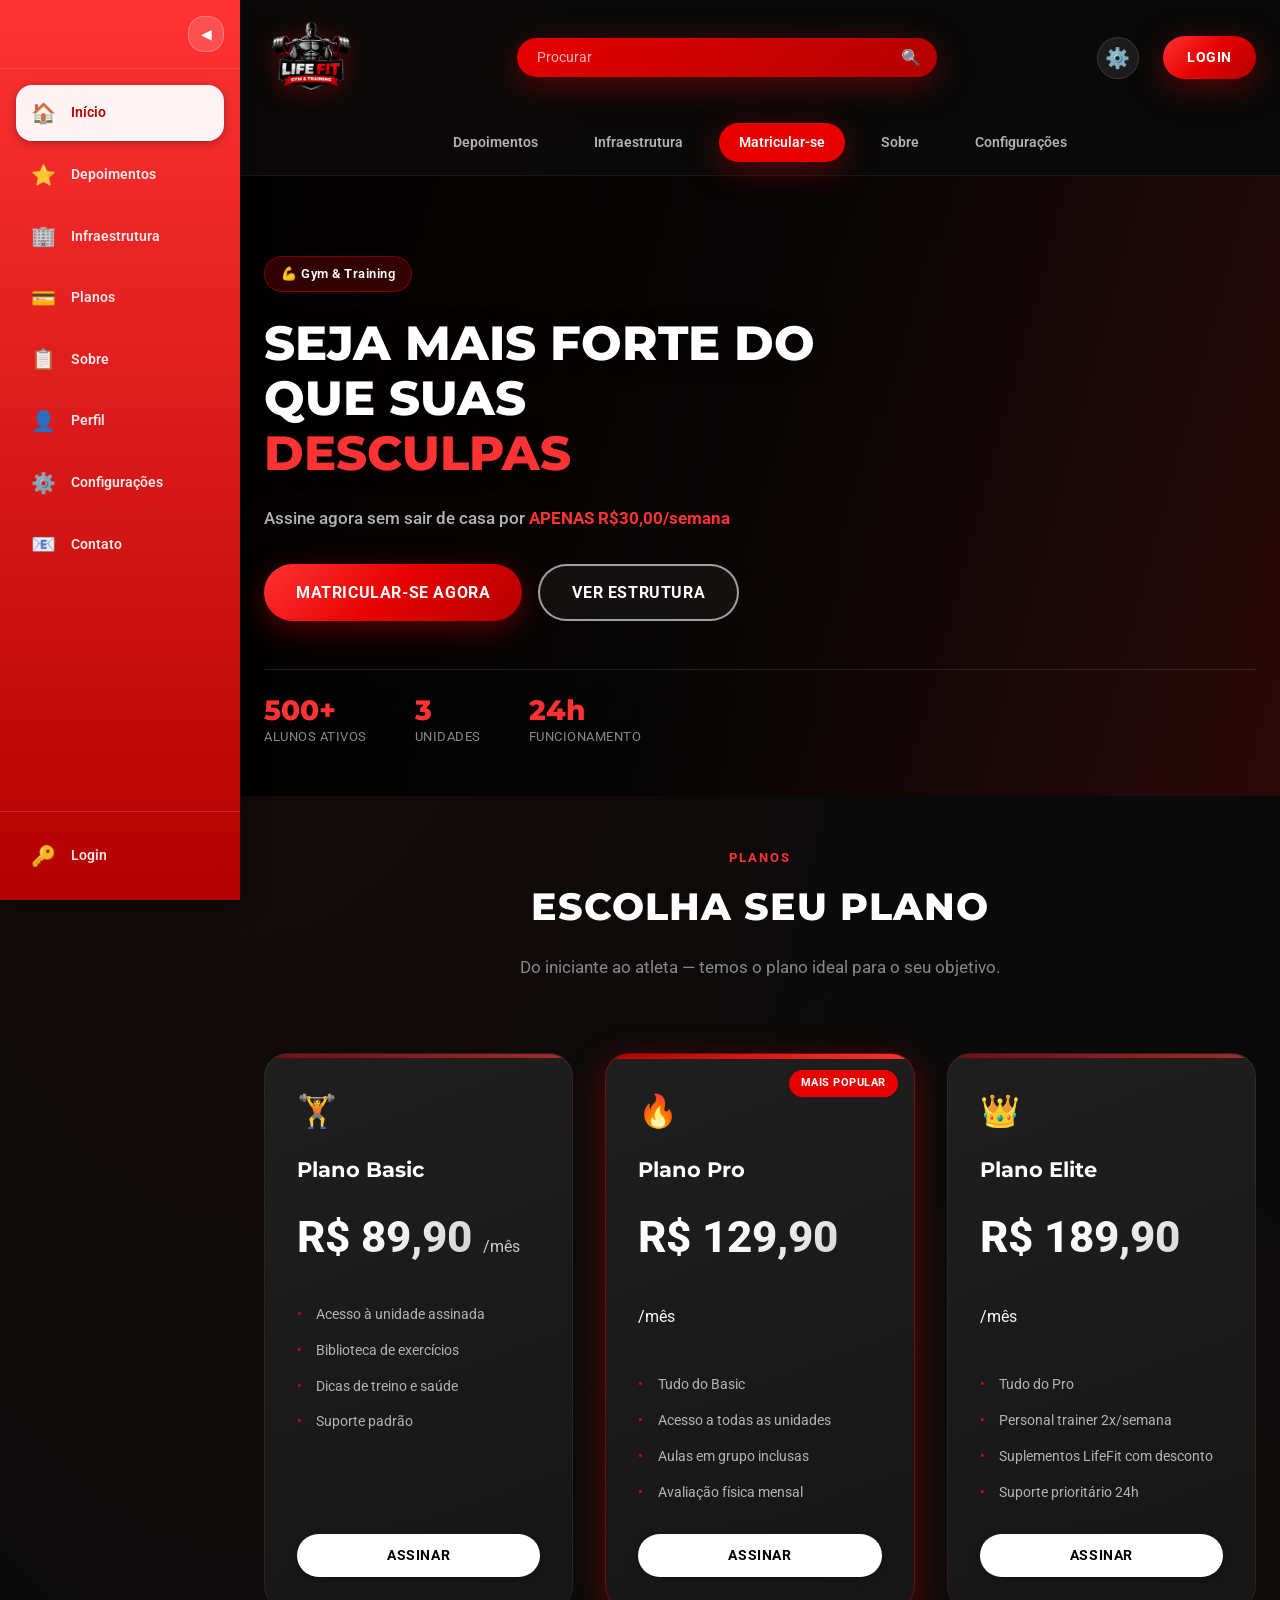
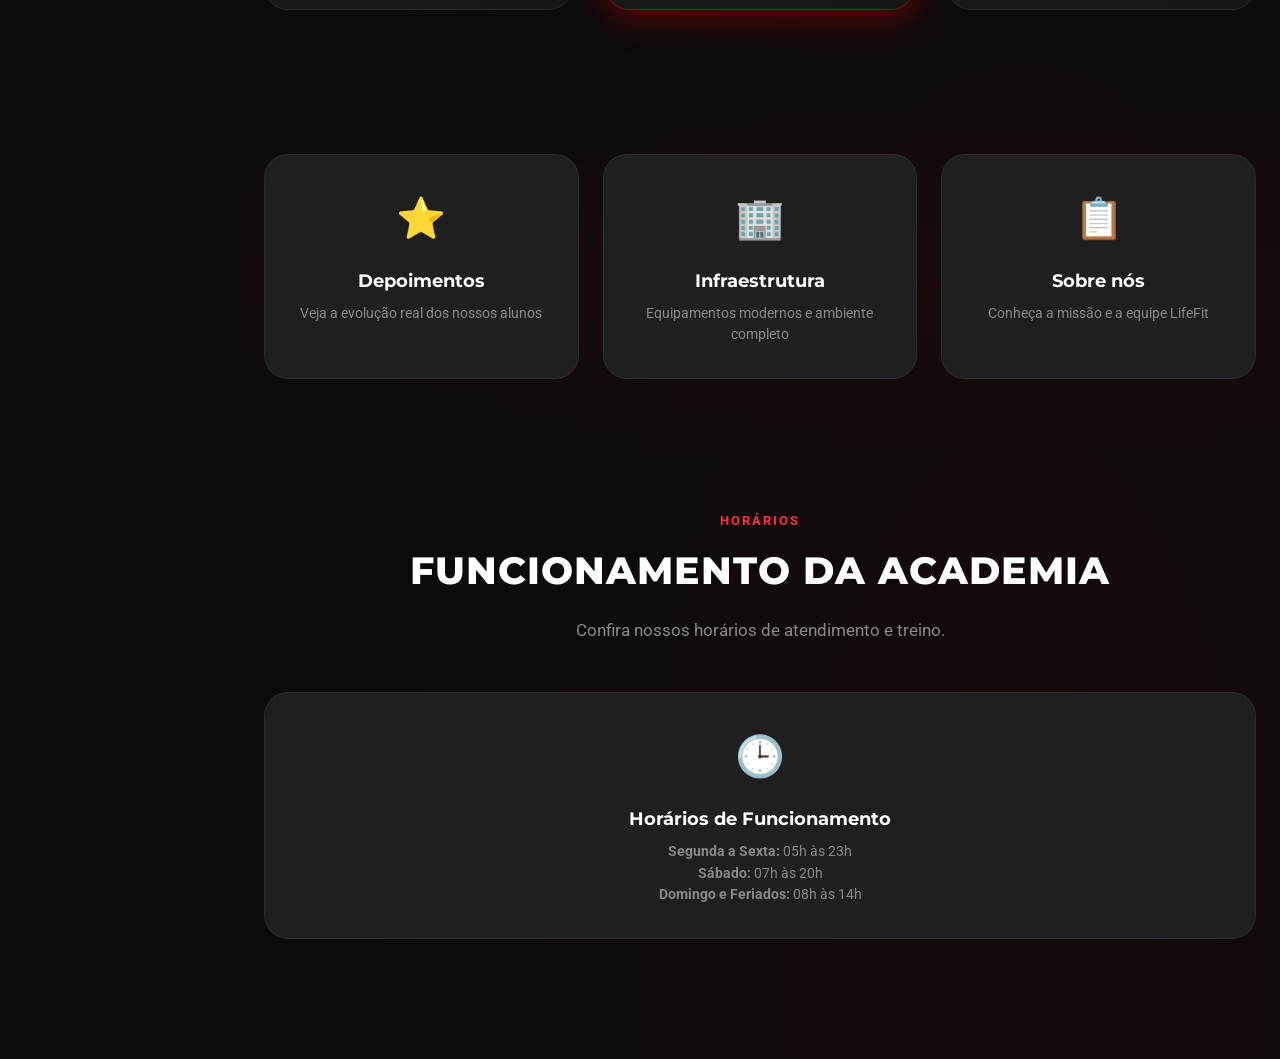
==== commit 35c23c29: "Foi adicionada uma área de horários de funcionamento, ampliando a clareza e a organização das inform" ====
--- a/index.html
+++ b/index.html
@@ -134,6 +134,21 @@
             </a>
           </div>
         </section>
+        <section class="page-section container">
+  <div class="section-header">
+    <span class="section-tag">Horários</span>
+    <h2 class="page-title">Funcionamento da Academia</h2>
+    <p class="section-desc">Confira nossos horários de atendimento e treino.</p>
+  </div>
+
+  <div class="highlight-card" data-animate>
+    <span class="highlight-card__icon">🕒</span>
+    <h3>Horários de Funcionamento</h3>
+    <p><strong>Segunda a Sexta:</strong> 05h às 23h</p>
+    <p><strong>Sábado:</strong> 07h às 20h</p>
+    <p><strong>Domingo e Feriados:</strong> 08h às 14h</p>
+  </div>
+</section>
       </main>
 
       <!-- Bottom Nav (mobile) -->
